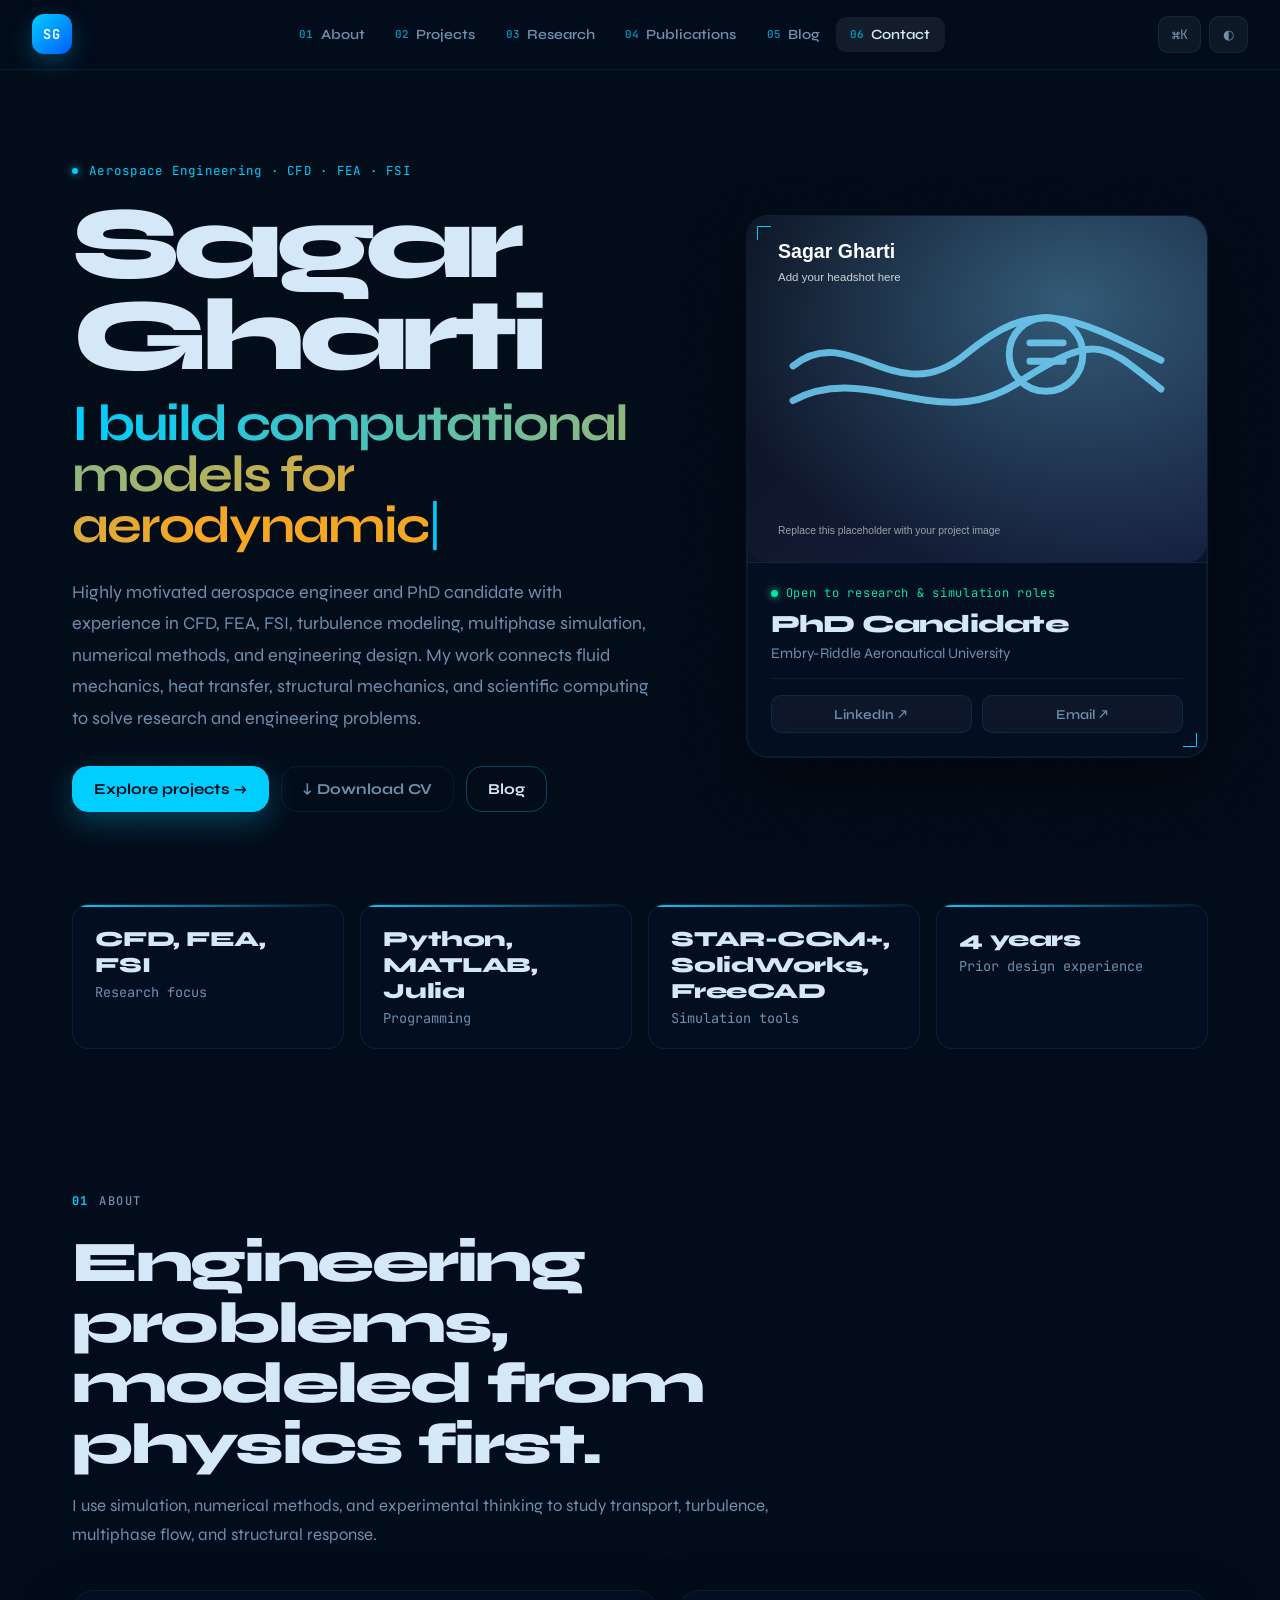
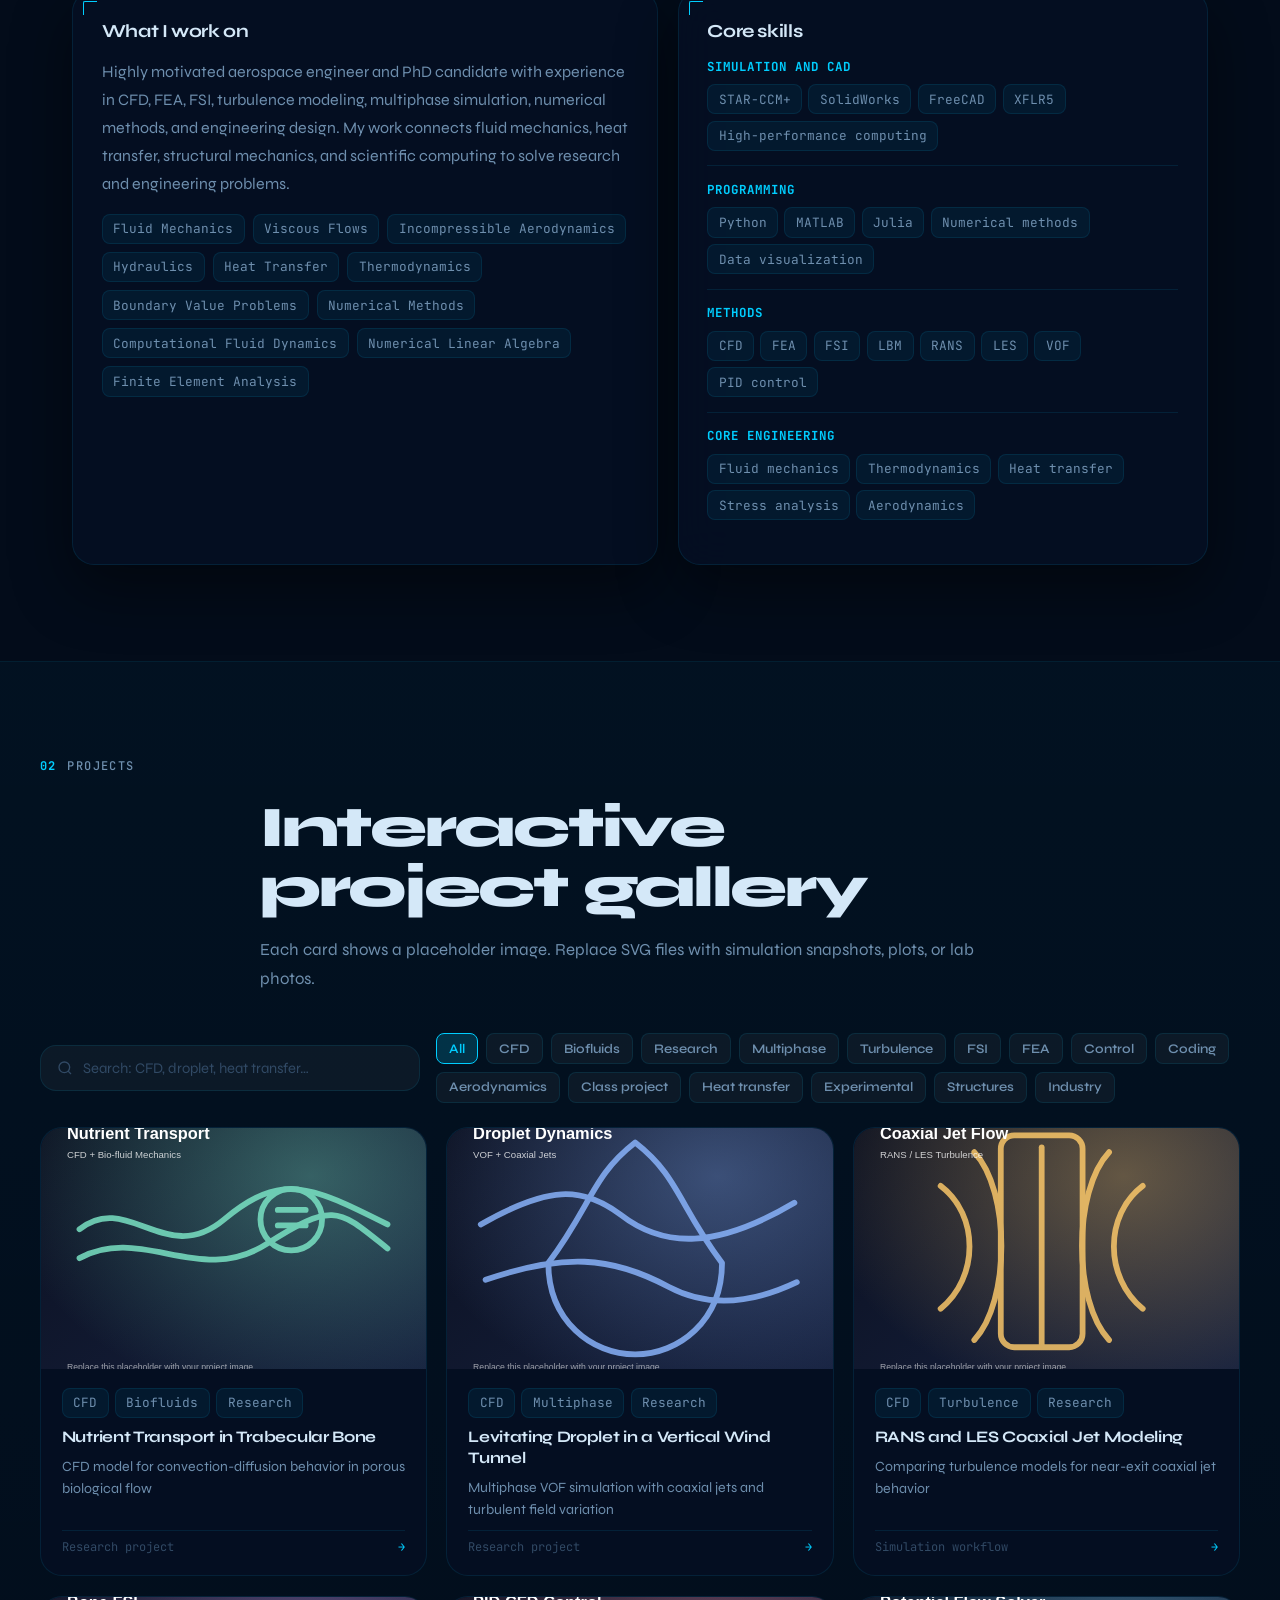
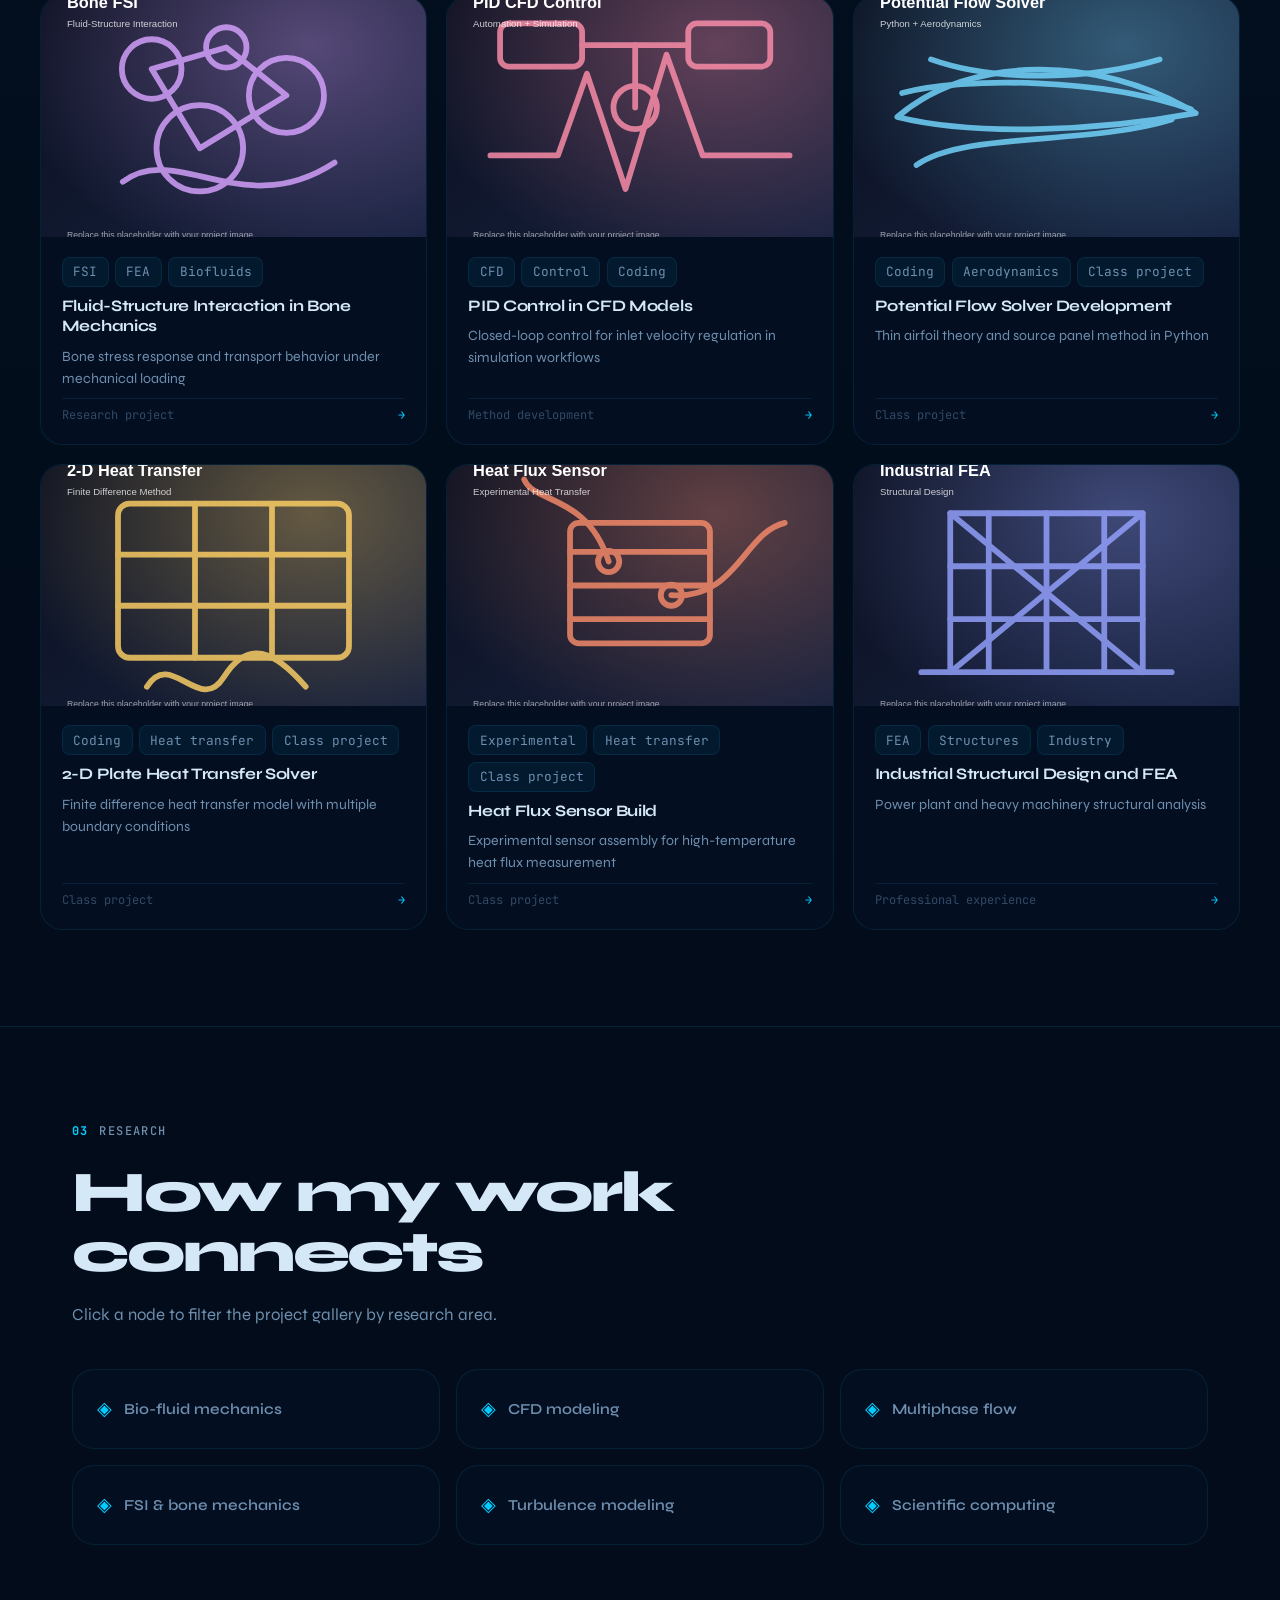
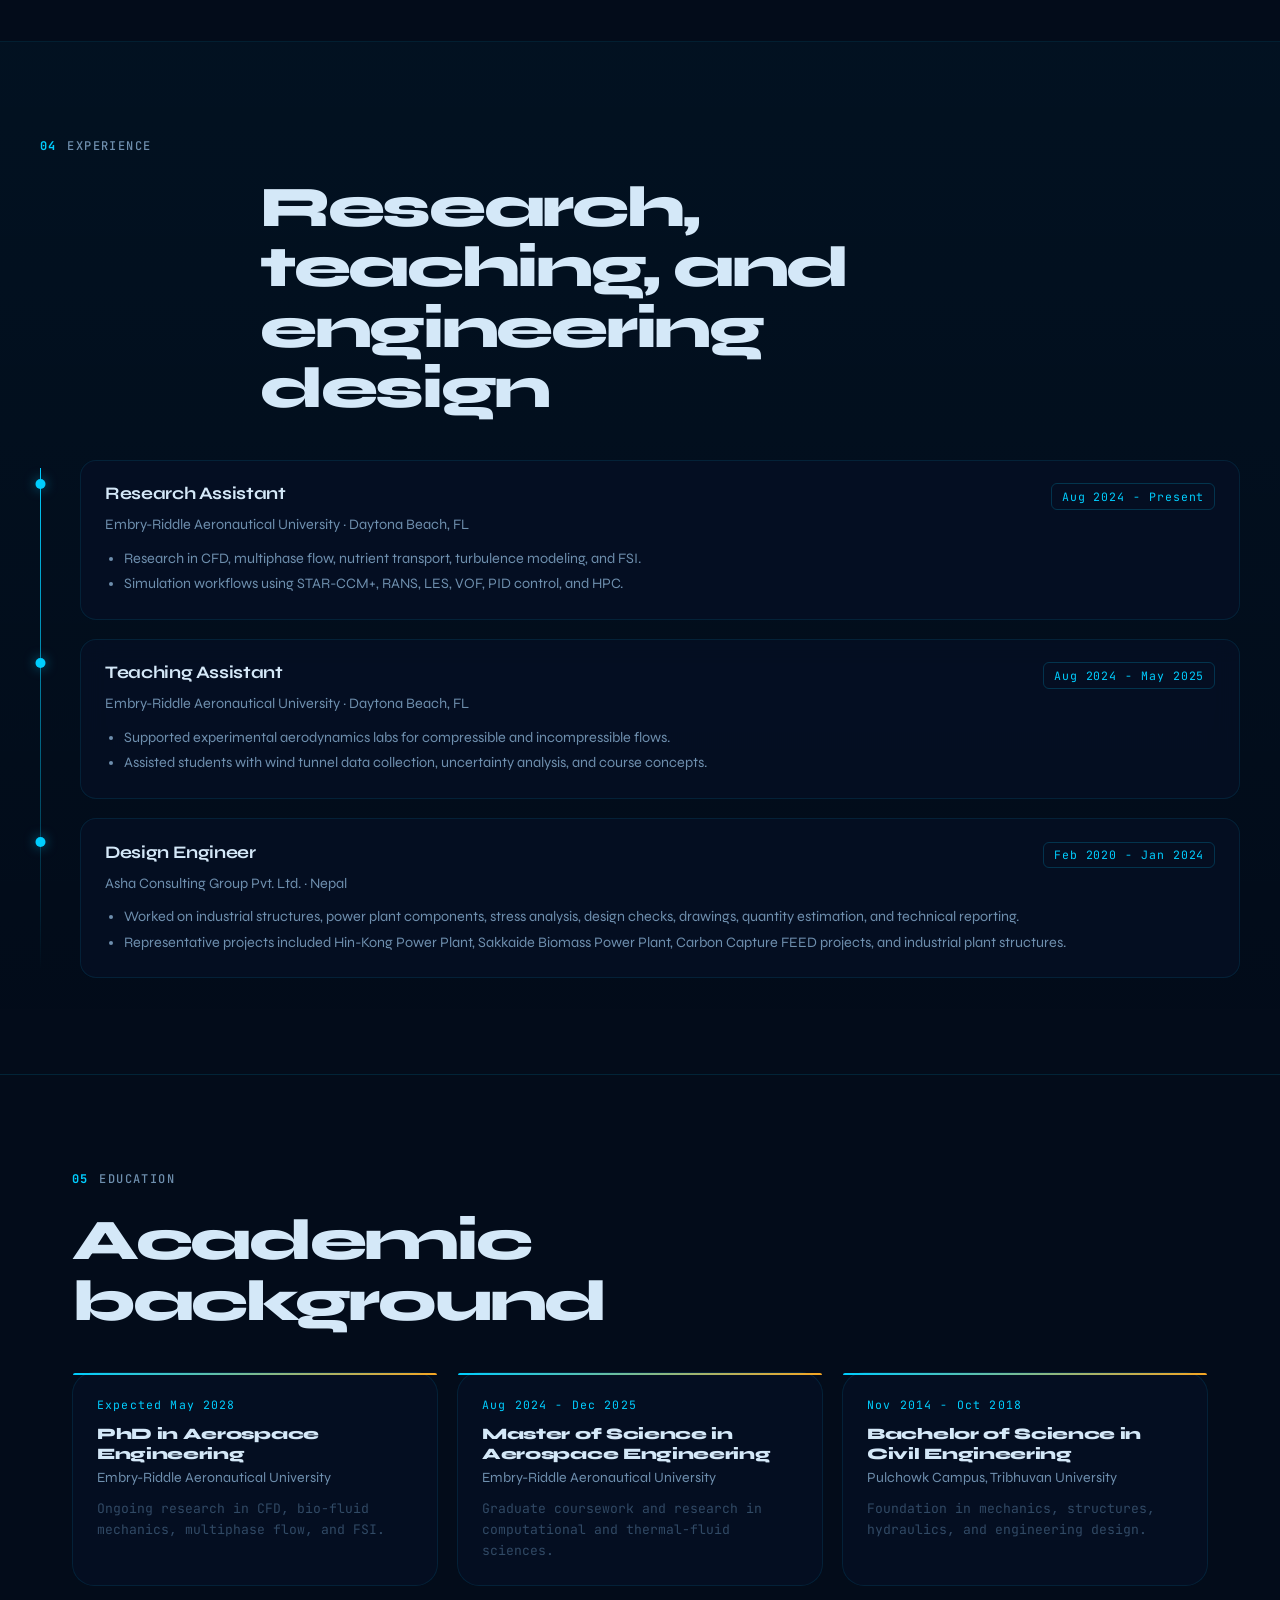
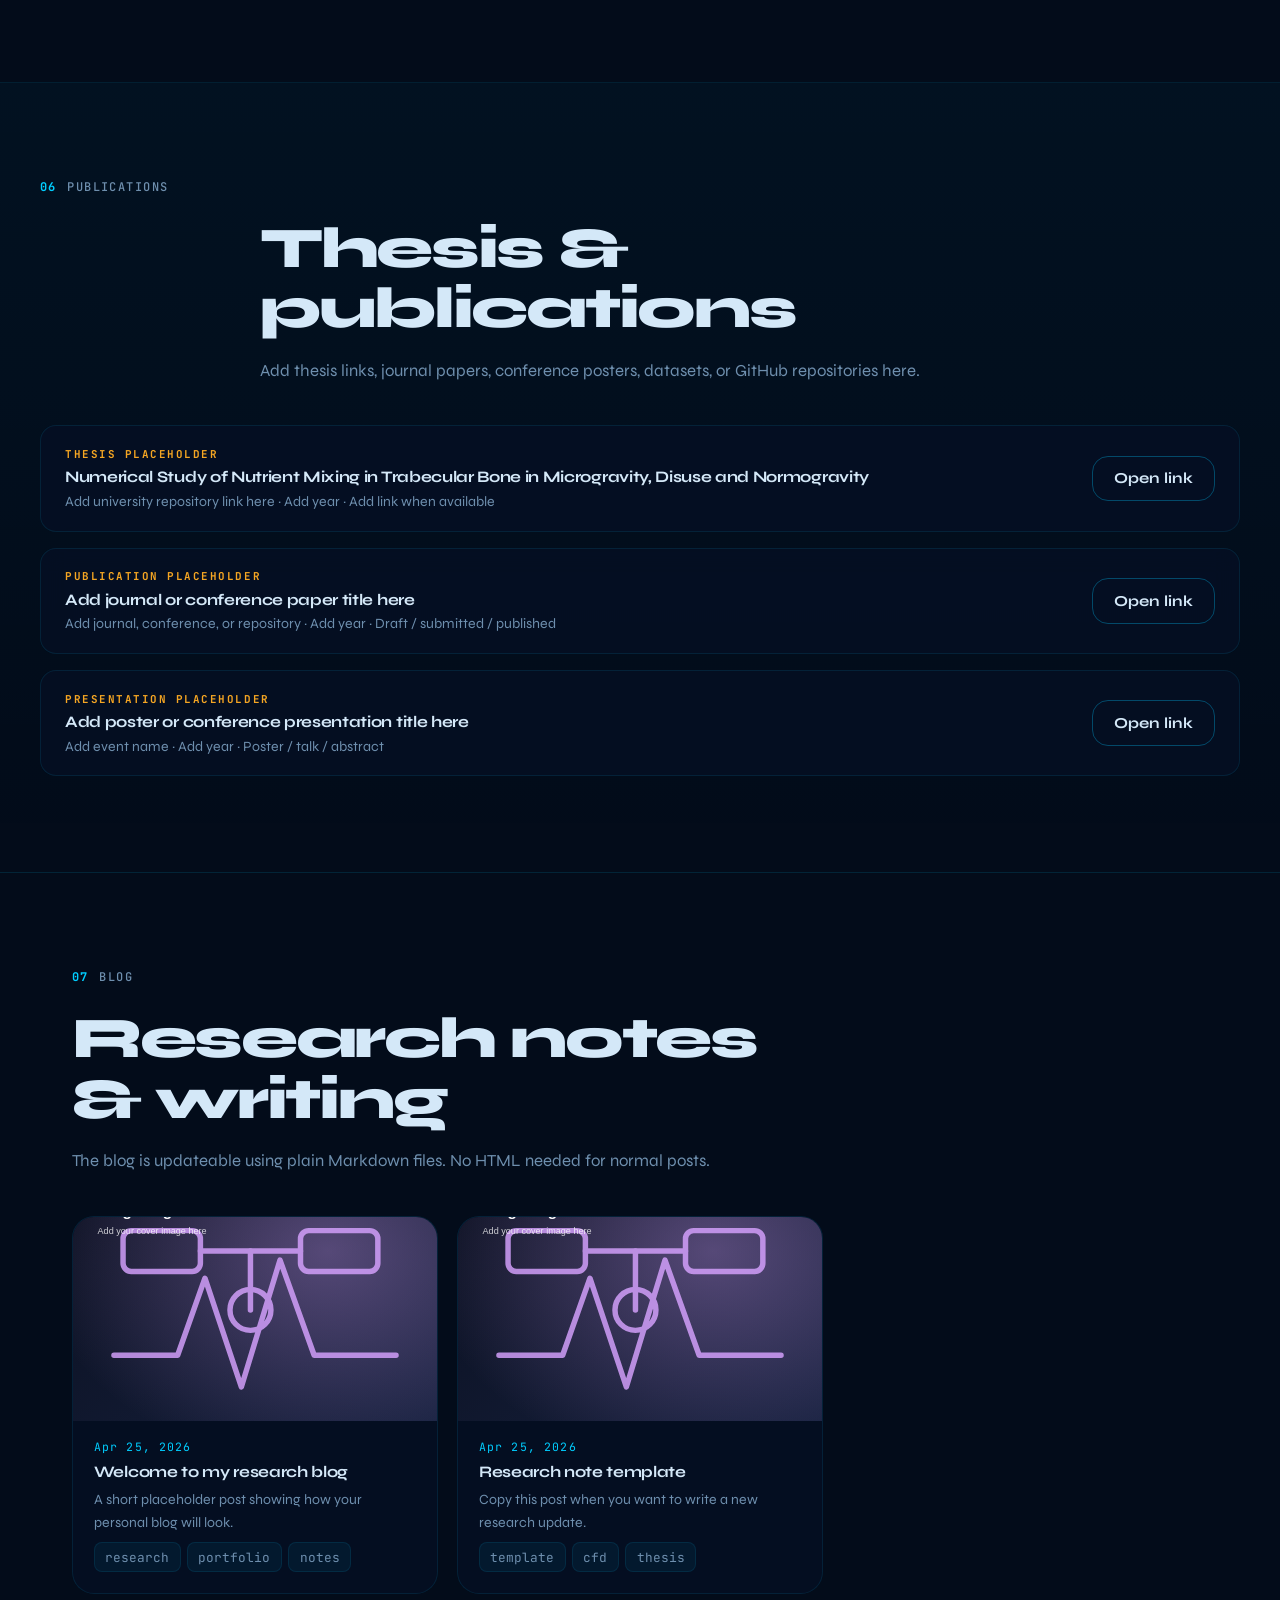
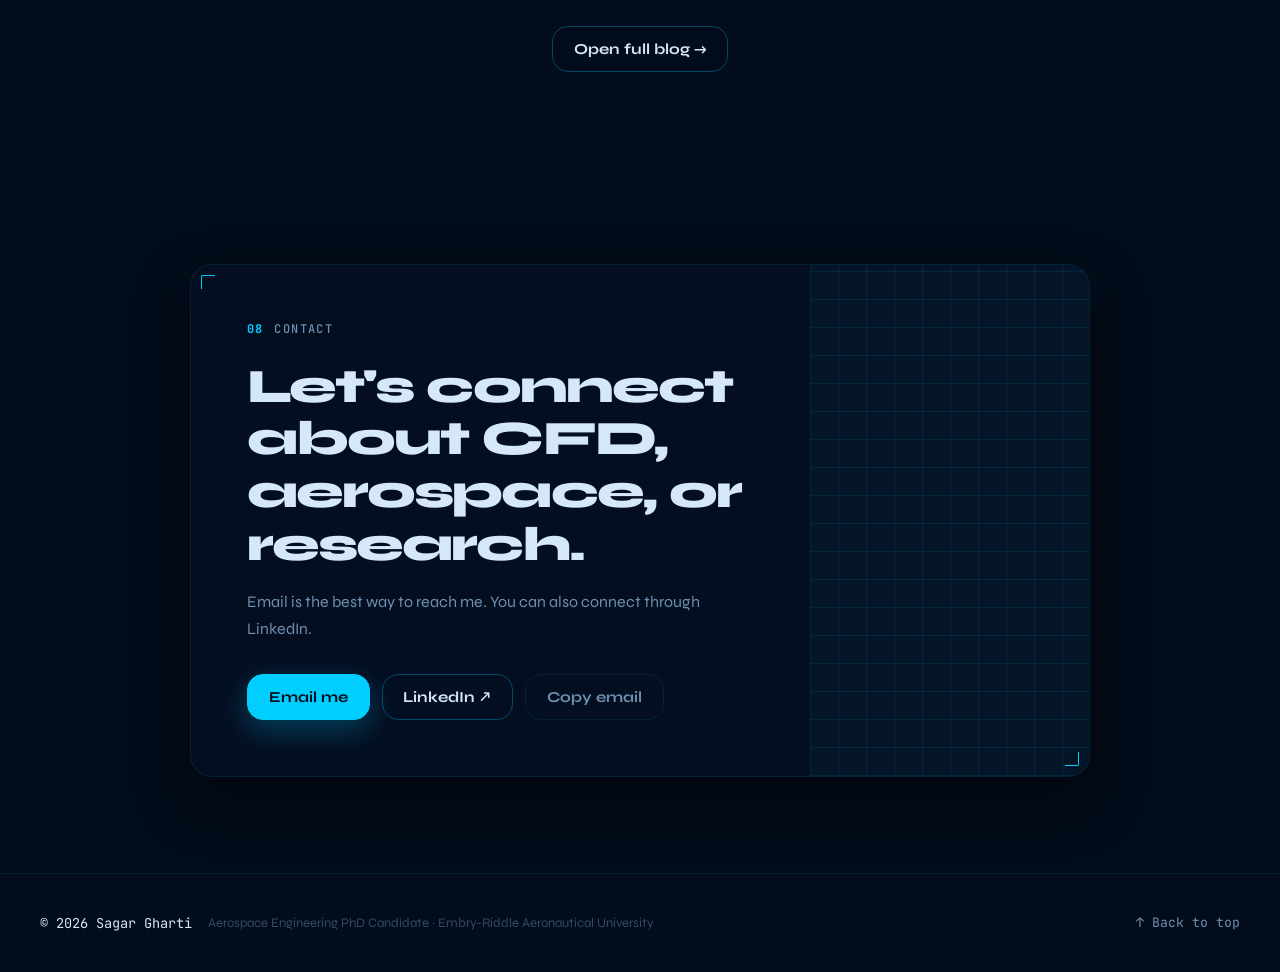
==== index.html @ 74892731 "Initial portfolio upload" ====
<!doctype html>
<html lang="en">
<head>
  <meta charset="utf-8" />
  <meta name="viewport" content="width=device-width, initial-scale=1" />
  <meta name="description" content="Sagar Gharti – Aerospace Engineering PhD Candidate at ERAU. CFD, FEA, FSI, multiphase flow, bio-fluid mechanics." />
  <title>Sagar Gharti | Aerospace Engineering</title>
  <link rel="icon" href="assets/images/profile-placeholder.svg" />
  <link rel="preconnect" href="https://fonts.googleapis.com" />
  <link rel="preconnect" href="https://fonts.gstatic.com" crossorigin />
  <link href="https://fonts.googleapis.com/css2?family=Syne:wght@400;600;700;800&family=JetBrains+Mono:wght@400;500;700&display=swap" rel="stylesheet" />
  <link rel="stylesheet" href="styles.css" />
</head>
<body data-page="home">

  <div class="progress-bar" id="progressBar"></div>
  <canvas class="flow-canvas" id="heroCanvas" aria-hidden="true"></canvas>
  <div class="noise-overlay" aria-hidden="true"></div>

  <header class="site-header" id="top">
    <a class="brand" href="index.html" aria-label="Go to home">
      <span class="brand-mark">SG</span>
    </a>
    <nav class="nav" id="navMenu" aria-label="Main navigation">
      <a href="#about" class="nav-link"><span class="nav-num">01</span>About</a>
      <a href="#projects" class="nav-link"><span class="nav-num">02</span>Projects</a>
      <a href="#research" class="nav-link"><span class="nav-num">03</span>Research</a>
      <a href="#publications" class="nav-link"><span class="nav-num">04</span>Publications</a>
      <a href="blog.html" class="nav-link"><span class="nav-num">05</span>Blog</a>
      <a href="#contact" class="nav-link"><span class="nav-num">06</span>Contact</a>
    </nav>
    <div class="header-actions">
      <button class="cmd-btn" id="commandOpen" aria-label="Open command palette">⌘K</button>
      <button class="theme-btn" id="themeToggle" aria-label="Toggle theme">◐</button>
      <button class="menu-button" id="menuButton" aria-label="Open menu">
        <span></span><span></span><span></span>
      </button>
    </div>
  </header>

  <main>

    <section class="hero section-pad">
      <div class="hero-content reveal">
        <div class="hero-eyebrow">
          <span class="eyebrow-dot"></span>
          <span class="mono" id="heroEyebrow">Aerospace Engineering · CFD · FEA · FSI</span>
        </div>
        <h1 class="hero-title">
          <span class="name-line" id="personName">Sagar Gharti</span>
          <span class="role-line"><span class="gradient-text" id="typingText"></span><span class="cursor-blink">|</span></span>
        </h1>
        <p class="hero-lede" id="personSummary"></p>
        <div class="hero-actions">
          <a class="btn btn-primary" href="#projects">Explore projects →</a>
          <a class="btn btn-ghost" id="cvLink" href="assets/cv/Sagar-Gharti-CV.pdf" target="_blank" rel="noreferrer">↓ Download CV</a>
          <a class="btn btn-outline" href="blog.html">Blog</a>
        </div>
      </div>

      <aside class="hero-card reveal" aria-label="Profile preview">
        <div class="card-corner card-corner-tl"></div>
        <div class="card-corner card-corner-br"></div>
        <div class="profile-img-frame">
          <img id="headshot" src="assets/images/profile-placeholder.svg" alt="Sagar Gharti" />
        </div>
        <div class="profile-body">
          <p class="profile-status"><span class="status-dot"></span>Open to research &amp; simulation roles</p>
          <h2 class="profile-name">PhD Candidate</h2>
          <p class="profile-school">Embry-Riddle Aeronautical University</p>
          <div class="profile-divider"></div>
          <div class="profile-links">
            <a class="profile-link" id="linkedinLink" href="https://www.linkedin.com/in/sgharti3/" target="_blank" rel="noreferrer">LinkedIn ↗</a>
            <a class="profile-link" id="emailLink2" href="mailto:ghartis@my.erau.edu">Email ↗</a>
          </div>
        </div>
      </aside>
    </section>

    <section class="stats-strip reveal" id="highlights" aria-label="Key highlights"></section>

    <section class="section section-pad" id="about">
      <div class="section-label reveal"><span class="section-num">01</span><span>About</span></div>
      <div class="section-heading reveal">
        <h2>Engineering problems,<br>modeled from physics first.</h2>
        <p>I use simulation, numerical methods, and experimental thinking to study transport, turbulence, multiphase flow, and structural response.</p>
      </div>
      <div class="about-grid">
        <article class="glass-card reveal">
          <div class="card-corner card-corner-tl"></div>
          <h3>What I work on</h3>
          <p id="aboutSummary"></p>
          <div class="course-tags" id="coursework"></div>
        </article>
        <article class="glass-card reveal">
          <div class="card-corner card-corner-tl"></div>
          <h3>Core skills</h3>
          <div class="skill-groups" id="skills"></div>
        </article>
      </div>
    </section>

    <section class="section section-pad section-alt" id="projects">
      <div class="section-label reveal"><span class="section-num">02</span><span>Projects</span></div>
      <div class="section-heading reveal">
        <h2>Interactive project gallery</h2>
        <p>Each card shows a placeholder image. Replace SVG files with simulation snapshots, plots, or lab photos.</p>
      </div>
      <div class="toolbar reveal">
        <label class="search-box">
          <svg width="16" height="16" viewBox="0 0 24 24" fill="none" stroke="currentColor" stroke-width="2"><circle cx="11" cy="11" r="8"/><line x1="21" y1="21" x2="16.65" y2="16.65"/></svg>
          <input id="projectSearch" type="search" placeholder="Search: CFD, droplet, heat transfer…" />
        </label>
        <div class="filter-chips" id="projectFilters"></div>
      </div>
      <div class="project-grid" id="projectGrid"></div>
    </section>

    <section class="section section-pad" id="research">
      <div class="section-label reveal"><span class="section-num">03</span><span>Research</span></div>
      <div class="section-heading reveal">
        <h2>How my work connects</h2>
        <p>Click a node to filter the project gallery by research area.</p>
      </div>
      <div class="research-map reveal" id="researchMap">
        <button class="research-node" data-tag="Biofluids"><span class="node-icon">◈</span><span>Bio-fluid mechanics</span></button>
        <button class="research-node" data-tag="CFD"><span class="node-icon">◈</span><span>CFD modeling</span></button>
        <button class="research-node" data-tag="Multiphase"><span class="node-icon">◈</span><span>Multiphase flow</span></button>
        <button class="research-node" data-tag="FSI"><span class="node-icon">◈</span><span>FSI &amp; bone mechanics</span></button>
        <button class="research-node" data-tag="Turbulence"><span class="node-icon">◈</span><span>Turbulence modeling</span></button>
        <button class="research-node" data-tag="Coding"><span class="node-icon">◈</span><span>Scientific computing</span></button>
      </div>
    </section>

    <section class="section section-pad section-alt" id="timeline">
      <div class="section-label reveal"><span class="section-num">04</span><span>Experience</span></div>
      <div class="section-heading reveal">
        <h2>Research, teaching, and engineering design</h2>
      </div>
      <div class="timeline" id="experienceTimeline"></div>
    </section>

    <section class="section section-pad" id="education">
      <div class="section-label reveal"><span class="section-num">05</span><span>Education</span></div>
      <div class="section-heading reveal">
        <h2>Academic background</h2>
      </div>
      <div class="edu-grid" id="educationGrid"></div>
    </section>

    <section class="section section-pad section-alt" id="publications">
      <div class="section-label reveal"><span class="section-num">06</span><span>Publications</span></div>
      <div class="section-heading reveal">
        <h2>Thesis &amp; publications</h2>
        <p>Add thesis links, journal papers, conference posters, datasets, or GitHub repositories here.</p>
      </div>
      <div class="publication-list" id="publicationList"></div>
    </section>

    <section class="section section-pad" id="blog-preview">
      <div class="section-label reveal"><span class="section-num">07</span><span>Blog</span></div>
      <div class="section-heading reveal">
        <h2>Research notes &amp; writing</h2>
        <p>The blog is updateable using plain Markdown files. No HTML needed for normal posts.</p>
      </div>
      <div class="blog-grid" id="blogPreview"></div>
      <div class="center reveal" style="margin-top:2rem;">
        <a class="btn btn-outline" href="blog.html">Open full blog →</a>
      </div>
    </section>

    <section class="section section-pad" id="contact">
      <div class="contact-card reveal">
        <div class="card-corner card-corner-tl"></div>
        <div class="card-corner card-corner-br"></div>
        <div class="contact-inner">
          <div class="section-label" style="margin-bottom:1.5rem;"><span class="section-num">08</span><span>Contact</span></div>
          <h2>Let's connect about CFD,<br>aerospace, or research.</h2>
          <p>Email is the best way to reach me. You can also connect through LinkedIn.</p>
          <div class="hero-actions">
            <a class="btn btn-primary" id="emailLink" href="mailto:ghartis@my.erau.edu">Email me</a>
            <a class="btn btn-outline" id="linkedinLink2" href="https://www.linkedin.com/in/sgharti3/" target="_blank" rel="noreferrer">LinkedIn ↗</a>
            <button class="btn btn-ghost" id="copyEmail">Copy email</button>
          </div>
        </div>
        <div class="contact-deco" aria-hidden="true"></div>
      </div>
    </section>

  </main>

  <footer class="site-footer">
    <div class="footer-inner">
      <p class="footer-copy mono">© <span id="year"></span> Sagar Gharti</p>
      <p class="footer-sub">Aerospace Engineering PhD Candidate · Embry-Riddle Aeronautical University</p>
      <a class="back-top" href="#top">↑ Back to top</a>
    </div>
  </footer>

  <dialog class="project-modal" id="projectModal">
    <button class="modal-close" id="modalClose" aria-label="Close">✕</button>
    <div id="modalContent"></div>
  </dialog>

  <div class="command-palette" id="commandPalette" aria-hidden="true">
    <div class="command-box">
      <div class="command-head">
        <span class="mono">Quick navigation</span>
        <button id="commandClose" aria-label="Close">ESC</button>
      </div>
      <input id="commandSearch" type="search" placeholder="Type: projects, blog, contact, CV…" autocomplete="off" />
      <div class="command-results" id="commandResults"></div>
    </div>
  </div>

  <script src="script.js"></script>
</body>
</html>
---- styles.css ----
/* ═══════════════════════════════════════════════════════
   SAGAR GHARTI — PORTFOLIO STYLESHEET
   Aesthetic: CFD Flow Field · Precision Engineering
   ═══════════════════════════════════════════════════════ */

/* ── Tokens ──────────────────────────────────────────── */
:root {
  color-scheme: dark;
  --bg:           #030c1a;
  --bg-alt:       #050f22;
  --surface:      rgba(5, 15, 36, 0.82);
  --surface-s:    rgba(5, 15, 36, 0.96);
  --border:       rgba(0, 200, 255, 0.1);
  --border-hi:    rgba(0, 200, 255, 0.32);
  --text:         #d4e8f8;
  --text-dim:     #6e8fae;
  --text-faint:   #314a65;
  --cyan:         #00ceff;
  --cyan-glow:    rgba(0, 206, 255, 0.18);
  --gold:         #f5a623;
  --gold-glow:    rgba(245, 166, 35, 0.15);
  --green:        #00e8a4;
  --danger:       #ff4d6a;
  --glow:         0 0 40px rgba(0, 206, 255, 0.14);
  --shadow:       0 24px 60px rgba(0, 0, 0, 0.45);
  --r-xl:         22px;
  --r-lg:         16px;
  --r-md:         10px;
  --max:          1200px;
  --font-d:       'Syne', system-ui, sans-serif;
  --font-m:       'JetBrains Mono', 'Courier New', monospace;
}

body.light {
  color-scheme: light;
  --bg:           #f0f5ff;
  --bg-alt:       #e6eeff;
  --surface:      rgba(255, 255, 255, 0.85);
  --surface-s:    rgba(255, 255, 255, 0.97);
  --border:       rgba(0, 100, 160, 0.12);
  --border-hi:    rgba(0, 100, 180, 0.35);
  --text:         #0d1f3c;
  --text-dim:     #3d5a7a;
  --text-faint:   #8aabcc;
  --glow:         0 0 40px rgba(0, 120, 200, 0.1);
  --shadow:       0 24px 60px rgba(0, 60, 120, 0.12);
}

/* ── Reset ───────────────────────────────────────────── */
*, *::before, *::after { box-sizing: border-box; }
html { scroll-behavior: smooth; }
body {
  margin: 0;
  font-family: var(--font-d);
  background: var(--bg);
  color: var(--text);
  min-height: 100vh;
  overflow-x: hidden;
  -webkit-font-smoothing: antialiased;
}
a { color: inherit; text-decoration: none; }
img { max-width: 100%; display: block; }
button { font-family: inherit; }

/* ── Background effects ──────────────────────────────── */
.flow-canvas {
  position: fixed;
  inset: 0;
  width: 100%;
  height: 100%;
  pointer-events: none;
  opacity: 0.4;
  z-index: -2;
}
.noise-overlay {
  position: fixed;
  inset: 0;
  z-index: -1;
  pointer-events: none;
  opacity: 0.025;
  background-image: url("data:image/svg+xml,%3Csvg viewBox='0 0 256 256' xmlns='http://www.w3.org/2000/svg'%3E%3Cfilter id='n'%3E%3CfeTurbulence type='fractalNoise' baseFrequency='0.9' numOctaves='4' stitchTiles='stitch'/%3E%3C/filter%3E%3Crect width='100%25' height='100%25' filter='url(%23n)'/%3E%3C/svg%3E");
  background-size: 200px 200px;
}

/* ── Progress bar ────────────────────────────────────── */
.progress-bar {
  position: fixed;
  top: 0; left: 0;
  height: 2px;
  width: 0;
  z-index: 999;
  background: linear-gradient(90deg, var(--cyan), var(--gold));
  transition: width 0.1s linear;
}

/* ── Corner bracket decorations ──────────────────────── */
.card-corner {
  position: absolute;
  width: 14px;
  height: 14px;
  pointer-events: none;
}
.card-corner-tl { top: 10px; left: 10px; border-top: 1.5px solid var(--cyan); border-left: 1.5px solid var(--cyan); border-radius: 2px 0 0 0; }
.card-corner-br { bottom: 10px; right: 10px; border-bottom: 1.5px solid var(--cyan); border-right: 1.5px solid var(--cyan); border-radius: 0 0 2px 0; }

/* ── Header ──────────────────────────────────────────── */
.site-header {
  position: sticky;
  top: 0;
  z-index: 50;
  display: flex;
  align-items: center;
  justify-content: space-between;
  padding: 0.9rem 2rem;
  max-width: 100%;
  backdrop-filter: blur(20px) saturate(160%);
  background: rgba(3, 12, 26, 0.75);
  border-bottom: 1px solid var(--border);
}
body.light .site-header {
  background: rgba(240, 245, 255, 0.8);
}
.site-header.compact { padding-top: 0.6rem; padding-bottom: 0.6rem; }

.brand {
  display: flex;
  align-items: center;
  gap: 0.75rem;
  font-family: var(--font-m);
  font-weight: 700;
  letter-spacing: 0.05em;
  flex-shrink: 0;
}
.brand-mark {
  width: 40px; height: 40px;
  display: grid; place-items: center;
  border-radius: 12px;
  background: linear-gradient(135deg, var(--cyan), #005cff);
  color: #fff;
  font-size: 0.85rem;
  font-weight: 700;
  letter-spacing: 0.04em;
  box-shadow: 0 8px 24px rgba(0, 206, 255, 0.25);
}

.nav {
  display: flex;
  gap: 0.1rem;
}
.nav-link {
  display: flex;
  align-items: center;
  gap: 0.45rem;
  padding: 0.55rem 0.9rem;
  border-radius: var(--r-md);
  color: var(--text-dim);
  font-size: 0.88rem;
  font-weight: 600;
  transition: color 150ms, background 150ms;
}
.nav-link:hover, .nav-link.active {
  color: var(--text);
  background: rgba(255, 255, 255, 0.07);
}
.nav-num {
  font-family: var(--font-m);
  font-size: 0.68rem;
  color: var(--cyan);
  opacity: 0.7;
}

.header-actions { display: flex; gap: 0.5rem; align-items: center; }

.cmd-btn, .theme-btn {
  display: flex; align-items: center; gap: 0.35rem;
  border: 1px solid var(--border);
  background: rgba(255, 255, 255, 0.05);
  color: var(--text-dim);
  border-radius: var(--r-md);
  padding: 0.55rem 0.8rem;
  cursor: pointer;
  font-family: var(--font-m);
  font-size: 0.82rem;
  transition: border-color 150ms, color 150ms;
}
.cmd-btn:hover, .theme-btn:hover { border-color: var(--border-hi); color: var(--cyan); }

.menu-button {
  display: none;
  flex-direction: column;
  gap: 4px;
  padding: 0.6rem;
  border: 1px solid var(--border);
  background: transparent;
  border-radius: var(--r-md);
  cursor: pointer;
}
.menu-button span { display: block; width: 18px; height: 1.5px; background: var(--text); transition: 200ms; }

/* ── Typography helpers ──────────────────────────────── */
.mono { font-family: var(--font-m); }
.gradient-text {
  background: linear-gradient(90deg, var(--cyan), var(--gold) 80%);
  -webkit-background-clip: text;
  color: transparent;
}

/* ── Section scaffolding ─────────────────────────────── */
.section-pad { max-width: var(--max); margin: 0 auto; padding: 6rem 2rem; }

.section-alt {
  max-width: none;
  background: linear-gradient(180deg, rgba(0, 206, 255, 0.03) 0%, transparent 100%);
  border-block: 1px solid var(--border);
}
.section-alt > * { max-width: var(--max); margin-left: auto; margin-right: auto; }
.section-alt.section-pad { max-width: none; }
.section-alt.section-pad > *:not(.section-label):not(.section-heading):not(.toolbar):not(div) {
  max-width: var(--max);
}

.section-label {
  display: flex;
  align-items: center;
  gap: 0.65rem;
  font-family: var(--font-m);
  font-size: 0.75rem;
  font-weight: 500;
  color: var(--text-dim);
  letter-spacing: 0.12em;
  text-transform: uppercase;
  margin-bottom: 1.5rem;
}
.section-num {
  color: var(--cyan);
  font-weight: 700;
}

.section-heading { max-width: 760px; margin-bottom: 2.5rem; }
.section-heading h2 {
  margin: 0 0 1rem;
  font-size: clamp(2.2rem, 4.5vw, 3.8rem);
  font-weight: 800;
  letter-spacing: -0.04em;
  line-height: 1.05;
}
.section-heading p { color: var(--text-dim); line-height: 1.75; margin: 0; font-size: 1.05rem; }

/* ── Hero ────────────────────────────────────────────── */
.hero {
  min-height: calc(100svh - 66px);
  display: grid;
  grid-template-columns: 1.15fr 0.85fr;
  gap: 3rem;
  align-items: center;
  padding-top: 5rem;
  padding-bottom: 5rem;
}

.hero-content { display: flex; flex-direction: column; gap: 0; }

.hero-eyebrow {
  display: flex;
  align-items: center;
  gap: 0.7rem;
  margin-bottom: 1.2rem;
  font-family: var(--font-m);
  font-size: 0.78rem;
  color: var(--cyan);
  letter-spacing: 0.1em;
}
.eyebrow-dot {
  width: 6px; height: 6px;
  border-radius: 50%;
  background: var(--cyan);
  box-shadow: 0 0 8px var(--cyan);
  animation: pulse-dot 2s infinite;
}
@keyframes pulse-dot {
  0%, 100% { opacity: 1; box-shadow: 0 0 8px var(--cyan); }
  50% { opacity: 0.5; box-shadow: 0 0 2px var(--cyan); }
}

.hero-title { margin: 0; display: flex; flex-direction: column; }
.name-line {
  font-size: clamp(3.5rem, 8vw, 7.5rem);
  font-weight: 800;
  letter-spacing: -0.065em;
  line-height: 0.9;
  margin-bottom: 0.15em;
}
.role-line {
  font-size: clamp(1.8rem, 4vw, 3.8rem);
  font-weight: 700;
  letter-spacing: -0.04em;
  line-height: 1;
  min-height: 1.2em;
}
.cursor-blink {
  color: var(--cyan);
  animation: blink 1s step-end infinite;
  font-weight: 300;
}
@keyframes blink { 50% { opacity: 0; } }

.hero-lede {
  color: var(--text-dim);
  font-size: 1.12rem;
  line-height: 1.75;
  max-width: 580px;
  margin: 1.6rem 0 0;
}

.hero-actions {
  display: flex;
  flex-wrap: wrap;
  gap: 0.75rem;
  margin-top: 2rem;
}

/* ── Hero card ───────────────────────────────────────── */
.hero-card {
  position: relative;
  border: 1px solid var(--border);
  border-radius: var(--r-xl);
  background: var(--surface);
  box-shadow: var(--shadow), inset 0 0 0 1px rgba(255,255,255,0.03);
  backdrop-filter: blur(24px);
  overflow: hidden;
  transition: transform 300ms ease, box-shadow 300ms ease;
}
.hero-card:hover {
  transform: translateY(-4px);
  box-shadow: var(--shadow), var(--glow);
}

.profile-img-frame {
  border-radius: var(--r-xl) var(--r-xl) 0 0;
  overflow: hidden;
  border-bottom: 1px solid var(--border);
  background: rgba(255,255,255,0.03);
}
.profile-img-frame img {
  width: 100%;
  aspect-ratio: 4/3;
  object-fit: cover;
}

.profile-body { padding: 1.4rem 1.5rem 1.5rem; }
.profile-status {
  display: flex;
  align-items: center;
  gap: 0.5rem;
  margin: 0 0 0.5rem;
  font-family: var(--font-m);
  font-size: 0.75rem;
  color: var(--green);
  letter-spacing: 0.06em;
}
.status-dot {
  width: 7px; height: 7px;
  border-radius: 50%;
  background: var(--green);
  box-shadow: 0 0 8px var(--green);
  animation: pulse-dot 2.4s infinite;
  flex-shrink: 0;
}

.profile-name { margin: 0; font-size: 1.55rem; font-weight: 800; letter-spacing: -0.03em; }
.profile-school { margin: 0.3rem 0 0; color: var(--text-dim); font-size: 0.92rem; }
.profile-divider { height: 1px; background: var(--border); margin: 1rem 0; }
.profile-links { display: flex; gap: 0.6rem; }
.profile-link {
  flex: 1;
  display: flex;
  align-items: center;
  justify-content: center;
  gap: 0.4rem;
  padding: 0.6rem;
  border: 1px solid var(--border);
  border-radius: var(--r-md);
  background: rgba(255,255,255,0.04);
  color: var(--text-dim);
  font-size: 0.85rem;
  font-weight: 600;
  transition: border-color 150ms, color 150ms, background 150ms;
}
.profile-link:hover { border-color: var(--border-hi); color: var(--cyan); background: var(--cyan-glow); }

/* ── Buttons ─────────────────────────────────────────── */
.btn {
  display: inline-flex;
  align-items: center;
  gap: 0.4rem;
  border-radius: var(--r-lg);
  padding: 0.8rem 1.3rem;
  font-family: var(--font-d);
  font-weight: 700;
  font-size: 0.95rem;
  border: 1px solid transparent;
  cursor: pointer;
  transition: transform 160ms ease, box-shadow 160ms ease, background 160ms ease, border-color 160ms ease;
  white-space: nowrap;
}
.btn:hover { transform: translateY(-2px); }

.btn-primary {
  background: var(--cyan);
  color: #020c1a;
  border-color: var(--cyan);
  box-shadow: 0 10px 30px rgba(0, 206, 255, 0.28);
}
.btn-primary:hover { box-shadow: 0 14px 40px rgba(0, 206, 255, 0.4); }

.btn-outline {
  border-color: var(--border-hi);
  color: var(--text);
  background: transparent;
}
.btn-outline:hover { border-color: var(--cyan); color: var(--cyan); background: var(--cyan-glow); }

.btn-ghost {
  color: var(--text-dim);
  background: transparent;
  border-color: var(--border);
}
.btn-ghost:hover { color: var(--text); border-color: var(--border-hi); background: rgba(255,255,255,0.05); }

/* ── Stats strip ─────────────────────────────────────── */
.stats-strip {
  max-width: var(--max);
  margin: 0 auto;
  padding: 0 2rem 3rem;
  display: grid;
  grid-template-columns: repeat(4, 1fr);
  gap: 1rem;
}
.stat-card {
  position: relative;
  border: 1px solid var(--border);
  background: var(--surface);
  border-radius: var(--r-lg);
  padding: 1.3rem 1.4rem;
  backdrop-filter: blur(10px);
  overflow: hidden;
}
.stat-card::before {
  content: '';
  position: absolute;
  top: 0; left: 0; right: 0;
  height: 2px;
  background: linear-gradient(90deg, var(--cyan), transparent);
}
.stat-card strong {
  display: block;
  font-size: 1.35rem;
  font-weight: 800;
  letter-spacing: -0.02em;
  color: var(--text);
  margin-bottom: 0.3rem;
}
.stat-card span { color: var(--text-dim); font-size: 0.85rem; font-family: var(--font-m); }

/* ── Glass cards ─────────────────────────────────────── */
.glass-card {
  position: relative;
  border: 1px solid var(--border);
  background: var(--surface);
  border-radius: var(--r-xl);
  box-shadow: var(--shadow);
  backdrop-filter: blur(20px);
  padding: 1.8rem;
  transition: border-color 220ms ease;
}
.glass-card:hover { border-color: var(--border-hi); }
.glass-card h3 {
  margin: 0 0 1rem;
  font-size: 1.15rem;
  font-weight: 700;
  letter-spacing: -0.02em;
  color: var(--text);
}

/* ── About grid ──────────────────────────────────────── */
.about-grid { display: grid; grid-template-columns: 1.05fr 0.95fr; gap: 1.2rem; }
.glass-card p { color: var(--text-dim); line-height: 1.75; margin: 0 0 1rem; }

.course-tags { display: flex; flex-wrap: wrap; gap: 0.5rem; margin-top: 0.5rem; }
.tag {
  display: inline-flex;
  align-items: center;
  border-radius: 8px;
  padding: 0.35rem 0.65rem;
  border: 1px solid var(--border);
  background: rgba(0, 206, 255, 0.06);
  color: var(--text-dim);
  font-size: 0.8rem;
  font-family: var(--font-m);
}

.skill-groups { display: flex; flex-direction: column; gap: 0; }
.skill-group { padding: 0.9rem 0; border-top: 1px solid var(--border); }
.skill-group:first-child { border-top: none; padding-top: 0; }
.skill-group strong {
  display: block;
  margin-bottom: 0.6rem;
  font-size: 0.78rem;
  font-family: var(--font-m);
  color: var(--cyan);
  letter-spacing: 0.08em;
  text-transform: uppercase;
}
.tag-row { display: flex; flex-wrap: wrap; gap: 0.4rem; }

/* ── Toolbar ─────────────────────────────────────────── */
.toolbar {
  display: flex;
  gap: 1rem;
  align-items: center;
  justify-content: space-between;
  margin-bottom: 1.5rem;
}
.search-box {
  display: flex;
  align-items: center;
  gap: 0.6rem;
  border: 1px solid var(--border);
  background: rgba(255,255,255,0.04);
  border-radius: var(--r-lg);
  padding: 0 1rem;
  min-width: min(380px, 100%);
  transition: border-color 150ms;
}
.search-box:focus-within { border-color: var(--border-hi); }
.search-box svg { color: var(--text-faint); flex-shrink: 0; }
.search-box input {
  width: 100%;
  border: none;
  background: transparent;
  color: var(--text);
  font-family: var(--font-d);
  font-size: 0.92rem;
  padding: 0.8rem 0;
  outline: none;
}
.search-box input::placeholder { color: var(--text-faint); }

.filter-chips { display: flex; flex-wrap: wrap; gap: 0.5rem; }
.chip {
  display: inline-flex;
  align-items: center;
  border-radius: 8px;
  padding: 0.4rem 0.75rem;
  border: 1px solid var(--border);
  background: rgba(255,255,255,0.04);
  color: var(--text-dim);
  font-size: 0.82rem;
  font-weight: 600;
  cursor: pointer;
  transition: border-color 150ms, color 150ms, background 150ms;
}
.chip:hover { border-color: var(--border-hi); color: var(--text); }
.chip.active {
  border-color: var(--cyan);
  color: var(--cyan);
  background: var(--cyan-glow);
}

/* ── Project grid ────────────────────────────────────── */
.project-grid {
  display: grid;
  grid-template-columns: repeat(3, 1fr);
  gap: 1.2rem;
}
.project-card {
  position: relative;
  border: 1px solid var(--border);
  background: var(--surface);
  border-radius: var(--r-xl);
  overflow: hidden;
  display: flex;
  flex-direction: column;
  cursor: pointer;
  transition: transform 220ms ease, border-color 220ms ease, box-shadow 220ms ease;
}
.project-card:hover {
  transform: translateY(-6px);
  border-color: var(--border-hi);
  box-shadow: var(--glow);
}
.project-card-img {
  position: relative;
  overflow: hidden;
}
.project-card-img img {
  width: 100%;
  aspect-ratio: 16/10;
  object-fit: cover;
  transition: transform 400ms ease;
}
.project-card:hover .project-card-img img { transform: scale(1.04); }
.project-card-overlay {
  position: absolute;
  inset: 0;
  background: linear-gradient(to top, rgba(3, 12, 26, 0.85), transparent 50%);
  display: flex;
  align-items: flex-end;
  padding: 1rem;
  opacity: 0;
  transition: opacity 220ms ease;
}
.project-card:hover .project-card-overlay { opacity: 1; }
.project-card-overlay span {
  font-size: 0.82rem;
  font-family: var(--font-m);
  color: var(--cyan);
  letter-spacing: 0.08em;
}
.project-body {
  padding: 1.2rem 1.3rem 1.3rem;
  display: flex;
  flex-direction: column;
  gap: 0.55rem;
  flex: 1;
}
.project-body h3 {
  margin: 0;
  font-size: 1rem;
  font-weight: 700;
  letter-spacing: -0.02em;
  line-height: 1.3;
}
.project-body p {
  margin: 0;
  color: var(--text-dim);
  font-size: 0.88rem;
  line-height: 1.55;
}
.project-meta {
  display: flex;
  justify-content: space-between;
  align-items: center;
  margin-top: auto;
  padding-top: 0.5rem;
  border-top: 1px solid var(--border);
  color: var(--text-faint);
  font-family: var(--font-m);
  font-size: 0.75rem;
}
.project-meta-arrow { color: var(--cyan); }

/* ── Research map ────────────────────────────────────── */
.research-map {
  display: grid;
  grid-template-columns: repeat(3, 1fr);
  gap: 1rem;
}
.research-node {
  display: flex;
  align-items: center;
  gap: 0.75rem;
  min-height: 80px;
  padding: 1.2rem 1.5rem;
  border-radius: var(--r-xl);
  border: 1px solid var(--border);
  background: var(--surface);
  color: var(--text-dim);
  font-family: var(--font-d);
  font-size: 0.95rem;
  font-weight: 600;
  cursor: pointer;
  transition: border-color 200ms, color 200ms, background 200ms, transform 200ms, box-shadow 200ms;
  text-align: left;
}
.research-node:hover {
  border-color: var(--border-hi);
  color: var(--text);
  background: var(--cyan-glow);
  transform: translateY(-3px);
  box-shadow: var(--glow);
}
.research-node.active {
  border-color: var(--cyan);
  color: var(--cyan);
  background: var(--cyan-glow);
}
.node-icon {
  font-size: 1.2rem;
  color: var(--cyan);
  flex-shrink: 0;
}

/* ── Timeline ────────────────────────────────────────── */
.timeline {
  position: relative;
  display: flex;
  flex-direction: column;
  gap: 1.2rem;
  padding-left: 2.5rem;
}
.timeline::before {
  content: '';
  position: absolute;
  left: 0;
  top: 8px;
  bottom: 8px;
  width: 1px;
  background: linear-gradient(180deg, var(--cyan), transparent);
}
.timeline-item { position: relative; }
.timeline-dot {
  position: absolute;
  left: -2.5rem;
  top: 1.2rem;
  width: 10px; height: 10px;
  border-radius: 50%;
  background: var(--cyan);
  box-shadow: 0 0 12px rgba(0, 206, 255, 0.5);
  transform: translateX(calc(-50% + 0.5px));
}
.timeline-card {
  border: 1px solid var(--border);
  background: var(--surface);
  border-radius: var(--r-lg);
  padding: 1.4rem 1.5rem;
  backdrop-filter: blur(12px);
  transition: border-color 220ms ease;
}
.timeline-card:hover { border-color: var(--border-hi); }
.timeline-card-top {
  display: flex;
  align-items: flex-start;
  justify-content: space-between;
  gap: 1rem;
  margin-bottom: 0.4rem;
}
.timeline-card h3 {
  margin: 0;
  font-size: 1.1rem;
  font-weight: 700;
  letter-spacing: -0.02em;
}
.timeline-period {
  font-family: var(--font-m);
  font-size: 0.72rem;
  color: var(--cyan);
  letter-spacing: 0.08em;
  white-space: nowrap;
  padding: 0.3rem 0.6rem;
  border: 1px solid rgba(0, 206, 255, 0.2);
  border-radius: 6px;
  flex-shrink: 0;
}
.timeline-org {
  color: var(--text-dim);
  font-size: 0.9rem;
  margin: 0 0 0.8rem;
}
.timeline-card ul {
  margin: 0;
  padding-left: 1.2rem;
  color: var(--text-dim);
  font-size: 0.9rem;
  line-height: 1.75;
}

/* ── Education grid ──────────────────────────────────── */
.edu-grid {
  display: grid;
  grid-template-columns: repeat(3, 1fr);
  gap: 1.2rem;
}
.edu-card {
  position: relative;
  border: 1px solid var(--border);
  background: var(--surface);
  border-radius: var(--r-xl);
  padding: 1.5rem;
  backdrop-filter: blur(12px);
  transition: border-color 220ms ease;
}
.edu-card:hover { border-color: var(--border-hi); }
.edu-card::before {
  content: '';
  position: absolute;
  top: 0; left: 0; right: 0;
  height: 2px;
  border-radius: var(--r-xl) var(--r-xl) 0 0;
  background: linear-gradient(90deg, var(--cyan), var(--gold));
}
.edu-period {
  font-family: var(--font-m);
  font-size: 0.72rem;
  color: var(--cyan);
  letter-spacing: 0.1em;
  margin: 0 0 0.75rem;
}
.edu-degree {
  font-size: 1rem;
  font-weight: 800;
  letter-spacing: -0.02em;
  margin: 0 0 0.3rem;
  line-height: 1.25;
}
.edu-school {
  color: var(--text-dim);
  font-size: 0.88rem;
  margin: 0 0 0.75rem;
}
.edu-note {
  color: var(--text-faint);
  font-size: 0.82rem;
  line-height: 1.6;
  margin: 0;
  font-family: var(--font-m);
}

/* ── Publications ────────────────────────────────────── */
.publication-list { display: flex; flex-direction: column; gap: 1rem; }
.publication-card {
  display: grid;
  grid-template-columns: 1fr auto;
  gap: 1.5rem;
  align-items: center;
  border: 1px solid var(--border);
  background: var(--surface);
  border-radius: var(--r-lg);
  padding: 1.3rem 1.5rem;
  backdrop-filter: blur(12px);
  transition: border-color 220ms ease;
}
.publication-card:hover { border-color: var(--border-hi); }
.pub-type {
  font-family: var(--font-m);
  font-size: 0.68rem;
  font-weight: 700;
  color: var(--gold);
  letter-spacing: 0.14em;
  text-transform: uppercase;
  margin-bottom: 0.4rem;
}
.publication-card h3 {
  margin: 0 0 0.4rem;
  font-size: 1rem;
  font-weight: 700;
  letter-spacing: -0.02em;
}
.publication-card p { margin: 0; color: var(--text-dim); font-size: 0.88rem; }

/* ── Blog grid ───────────────────────────────────────── */
.blog-grid {
  display: grid;
  grid-template-columns: repeat(3, 1fr);
  gap: 1.2rem;
  margin-bottom: 0;
}
.blog-grid.large { grid-template-columns: repeat(2, 1fr); }
.blog-card {
  border: 1px solid var(--border);
  background: var(--surface);
  border-radius: var(--r-xl);
  overflow: hidden;
  backdrop-filter: blur(12px);
  transition: transform 220ms ease, border-color 220ms ease, box-shadow 220ms ease;
}
.blog-card:hover {
  transform: translateY(-5px);
  border-color: var(--border-hi);
  box-shadow: var(--glow);
}
.blog-card img { width: 100%; aspect-ratio: 16/9; object-fit: cover; }
.blog-card-body { padding: 1.1rem 1.3rem 1.3rem; }
.blog-date {
  font-family: var(--font-m);
  font-size: 0.72rem;
  color: var(--cyan);
  letter-spacing: 0.1em;
  margin-bottom: 0.5rem;
}
.blog-card-body h3 {
  margin: 0 0 0.4rem;
  font-size: 1rem;
  font-weight: 700;
  letter-spacing: -0.02em;
  line-height: 1.3;
}
.blog-card-body p { color: var(--text-dim); line-height: 1.6; font-size: 0.88rem; margin: 0; }

/* ── Contact card ────────────────────────────────────── */
.contact-card {
  position: relative;
  border: 1px solid var(--border);
  background: var(--surface);
  border-radius: var(--r-xl);
  padding: 0;
  overflow: hidden;
  display: grid;
  grid-template-columns: 1fr 0.45fr;
  max-width: 900px;
  margin: 0 auto;
  box-shadow: var(--shadow);
}
.contact-inner {
  padding: clamp(2rem, 5vw, 3.5rem);
}
.contact-inner h2 {
  font-size: clamp(1.8rem, 4vw, 3rem);
  font-weight: 800;
  letter-spacing: -0.04em;
  line-height: 1.1;
  margin: 0 0 1rem;
}
.contact-inner p { color: var(--text-dim); line-height: 1.7; margin: 0 0 1.8rem; }
.contact-deco {
  background:
    repeating-linear-gradient(0deg, var(--border) 0px, var(--border) 1px, transparent 1px, transparent 28px),
    repeating-linear-gradient(90deg, var(--border) 0px, var(--border) 1px, transparent 1px, transparent 28px);
  background-color: rgba(0, 206, 255, 0.03);
}

/* ── Footer ──────────────────────────────────────────── */
.site-footer {
  border-top: 1px solid var(--border);
  padding: 2.5rem 2rem;
}
.footer-inner {
  max-width: var(--max);
  margin: 0 auto;
  display: flex;
  align-items: center;
  gap: 1rem;
  flex-wrap: wrap;
}
.footer-copy { margin: 0; font-family: var(--font-m); font-size: 0.85rem; }
.footer-sub { margin: 0; color: var(--text-faint); font-size: 0.82rem; flex: 1; }
.back-top {
  font-family: var(--font-m);
  font-size: 0.82rem;
  color: var(--text-dim);
  transition: color 150ms;
}
.back-top:hover { color: var(--cyan); }

/* ── Modal ───────────────────────────────────────────── */
.project-modal {
  width: min(980px, calc(100vw - 2rem));
  border: 1px solid var(--border-hi);
  border-radius: var(--r-xl);
  padding: 0;
  background: var(--surface-s);
  color: var(--text);
  box-shadow: var(--shadow), var(--glow);
}
.project-modal::backdrop { background: rgba(2, 6, 16, 0.8); backdrop-filter: blur(8px); }
.modal-close {
  position: absolute;
  top: 1.1rem; right: 1.1rem;
  z-index: 2;
  width: 38px; height: 38px;
  display: grid; place-items: center;
  border: 1px solid var(--border);
  background: rgba(255,255,255,0.06);
  color: var(--text);
  border-radius: 10px;
  cursor: pointer;
  font-size: 1.1rem;
  transition: border-color 150ms, background 150ms;
}
.modal-close:hover { border-color: var(--border-hi); background: rgba(255,255,255,0.12); }
.modal-layout { display: grid; grid-template-columns: 0.9fr 1.1fr; }
.modal-layout img { height: 100%; object-fit: cover; min-height: 420px; border-radius: var(--r-xl) 0 0 var(--r-xl); }
.modal-text { padding: 2.2rem; }
.modal-eyebrow {
  font-family: var(--font-m);
  font-size: 0.72rem;
  color: var(--gold);
  letter-spacing: 0.14em;
  text-transform: uppercase;
  margin-bottom: 0.6rem;
}
.modal-text h2 {
  margin: 0 0 1rem;
  font-size: 1.9rem;
  font-weight: 800;
  letter-spacing: -0.04em;
  line-height: 1.1;
}
.modal-text p, .modal-text li { color: var(--text-dim); line-height: 1.7; font-size: 0.95rem; }
.modal-text h3 { font-size: 0.8rem; font-family: var(--font-m); text-transform: uppercase; letter-spacing: 0.1em; color: var(--text-dim); margin: 1.4rem 0 0.6rem; }
.modal-links { display: flex; flex-wrap: wrap; gap: 0.6rem; margin-top: 0.5rem; }

/* ── Command palette ─────────────────────────────────── */
.command-palette {
  position: fixed;
  inset: 0;
  z-index: 100;
  display: none;
  place-items: start center;
  padding-top: 12vh;
  background: rgba(2, 8, 20, 0.6);
  backdrop-filter: blur(12px);
}
.command-palette.open { display: grid; }
.command-box {
  width: min(640px, calc(100vw - 2rem));
  border: 1px solid var(--border-hi);
  background: var(--surface-s);
  border-radius: var(--r-xl);
  padding: 1.2rem;
  box-shadow: var(--shadow), var(--glow);
}
.command-head {
  display: flex;
  justify-content: space-between;
  align-items: center;
  margin-bottom: 0.8rem;
}
.command-head span {
  font-family: var(--font-m);
  font-size: 0.78rem;
  color: var(--text-dim);
  letter-spacing: 0.08em;
}
.command-head button {
  font-family: var(--font-m);
  font-size: 0.72rem;
  padding: 0.3rem 0.55rem;
  border: 1px solid var(--border);
  border-radius: 6px;
  background: transparent;
  color: var(--text-faint);
  cursor: pointer;
}
.command-box input {
  width: 100%;
  border: 1px solid var(--border);
  background: rgba(255,255,255,0.04);
  color: var(--text);
  border-radius: var(--r-md);
  padding: 0.9rem 1rem;
  font-family: var(--font-d);
  font-size: 0.95rem;
  outline: none;
}
.command-box input:focus { border-color: var(--border-hi); }
.command-results { display: flex; flex-direction: column; gap: 0.3rem; margin-top: 0.8rem; }
.command-item {
  display: flex;
  justify-content: space-between;
  gap: 1rem;
  padding: 0.8rem 0.9rem;
  border-radius: var(--r-md);
  color: var(--text-dim);
  font-size: 0.9rem;
  transition: background 120ms, color 120ms;
  cursor: pointer;
}
.command-item:hover { background: rgba(255,255,255,0.07); color: var(--text); }
.command-item strong { color: var(--text); }
.command-item span { font-size: 0.82rem; color: var(--text-faint); }

/* ── Blog / post page ────────────────────────────────── */
.subhero { padding-top: 6rem; padding-bottom: 3rem; }
.subhero h1 { font-size: clamp(2.5rem, 6vw, 5rem); font-weight: 800; letter-spacing: -0.05em; line-height: 1; max-width: 900px; margin: 0 0 1rem; }
.subhero p { color: var(--text-dim); max-width: 700px; font-size: 1.05rem; line-height: 1.7; margin: 0; }
.post-shell {
  max-width: 800px;
  margin: 0 auto 5rem;
  padding: 2rem;
  border: 1px solid var(--border);
  background: var(--surface);
  border-radius: var(--r-xl);
  backdrop-filter: blur(12px);
}
.post-shell h1 { font-size: clamp(2rem, 5vw, 3.8rem); font-weight: 800; letter-spacing: -0.05em; line-height: 1.05; }
.post-shell h2 { font-size: 1.6rem; margin-top: 2.5rem; }
.post-shell h3 { font-size: 1.2rem; margin-top: 2rem; }
.post-shell p, .post-shell li { color: var(--text-dim); line-height: 1.8; }
.post-shell img { border-radius: var(--r-lg); border: 1px solid var(--border); margin: 1.5rem 0; }
.post-shell code {
  font-family: var(--font-m);
  padding: 0.15rem 0.4rem;
  border-radius: 5px;
  background: rgba(0, 206, 255, 0.1);
  border: 1px solid var(--border);
  font-size: 0.88em;
}
.post-shell pre { background: rgba(0, 206, 255, 0.05); border: 1px solid var(--border); border-radius: var(--r-lg); padding: 1.2rem; overflow-x: auto; }
.post-shell pre code { background: none; border: none; padding: 0; font-size: 0.9rem; }
.post-meta { display: flex; flex-wrap: wrap; gap: 0.5rem; margin-bottom: 1.5rem; align-items: center; }
.post-meta span { color: var(--cyan); font-family: var(--font-m); font-size: 0.8rem; }

/* ── Content editor ──────────────────────────────────── */
.editor-grid { display: grid; grid-template-columns: 1.1fr 0.9fr; gap: 1rem; align-items: start; }
.editor-card { padding: 1.5rem; }
.editor-card label { display: grid; gap: 0.45rem; margin: 0.8rem 0; color: var(--text-dim); font-size: 0.85rem; font-weight: 600; font-family: var(--font-m); }
.editor-card input, .editor-card textarea {
  width: 100%;
  border: 1px solid var(--border);
  background: rgba(255,255,255,0.04);
  color: var(--text);
  border-radius: var(--r-md);
  padding: 0.8rem 1rem;
  font-family: var(--font-d);
  font-size: 0.92rem;
  outline: none;
  transition: border-color 150ms;
}
.editor-card input:focus, .editor-card textarea:focus { border-color: var(--border-hi); }
.editor-card textarea { resize: vertical; font-family: var(--font-m); }
.editor-card ol { color: var(--text-dim); line-height: 1.8; }

/* ── Scroll reveal ───────────────────────────────────── */
.reveal { opacity: 0; transform: translateY(20px); transition: opacity 600ms ease, transform 600ms ease; }
.reveal.visible { opacity: 1; transform: none; }

/* ── Utility ─────────────────────────────────────────── */
.center { text-align: center; }

code {
  font-family: var(--font-m);
  padding: 0.18rem 0.38rem;
  border-radius: 5px;
  background: rgba(0, 206, 255, 0.1);
  border: 1px solid var(--border);
  font-size: 0.88em;
}

/* ── 404 page ────────────────────────────────────────── */
.page-404 { display: flex; flex-direction: column; align-items: center; justify-content: center; min-height: 60vh; text-align: center; gap: 1.5rem; }
.page-404 h1 { font-size: 6rem; font-weight: 800; color: var(--cyan); margin: 0; }

/* ══ RESPONSIVE ═════════════════════════════════════════ */
@media (max-width: 1024px) {
  .hero { grid-template-columns: 1fr; gap: 2.5rem; padding-top: 4rem; }
  .hero-card { max-width: 480px; }
  .about-grid { grid-template-columns: 1fr; }
  .edu-grid { grid-template-columns: repeat(2, 1fr); }
}

@media (max-width: 900px) {
  .nav {
    position: fixed;
    top: 65px;
    left: 1rem; right: 1rem;
    flex-direction: column;
    background: var(--surface-s);
    border: 1px solid var(--border-hi);
    border-radius: var(--r-xl);
    padding: 0.75rem;
    display: none;
    z-index: 49;
    backdrop-filter: blur(24px);
  }
  .nav.open { display: flex; }
  .nav-link { padding: 0.9rem 1rem; border-radius: var(--r-md); }
  .menu-button { display: flex; }
  .project-grid, .research-map { grid-template-columns: repeat(2, 1fr); }
  .contact-card { grid-template-columns: 1fr; }
  .contact-deco { display: none; }
  .modal-layout { grid-template-columns: 1fr; }
  .modal-layout img { border-radius: var(--r-xl) var(--r-xl) 0 0; min-height: 220px; }
  .stats-strip { grid-template-columns: repeat(2, 1fr); }
}

@media (max-width: 640px) {
  .section-pad { padding: 4rem 1.2rem; }
  .hero { padding-top: 2.5rem; padding-bottom: 3rem; }
  .name-line { font-size: clamp(3rem, 14vw, 4.5rem); }
  .role-line { font-size: clamp(1.4rem, 7vw, 2.4rem); }
  .stats-strip, .project-grid, .research-map, .blog-grid, .blog-grid.large, .edu-grid { grid-template-columns: 1fr; }
  .toolbar { flex-direction: column; align-items: stretch; }
  .filter-chips { justify-content: flex-start; }
  .publication-card { grid-template-columns: 1fr; }
  .site-footer { padding: 1.5rem 1.2rem; }
  .footer-inner { flex-direction: column; align-items: flex-start; gap: 0.4rem; }
  .site-header { padding: 0.8rem 1.2rem; }
}
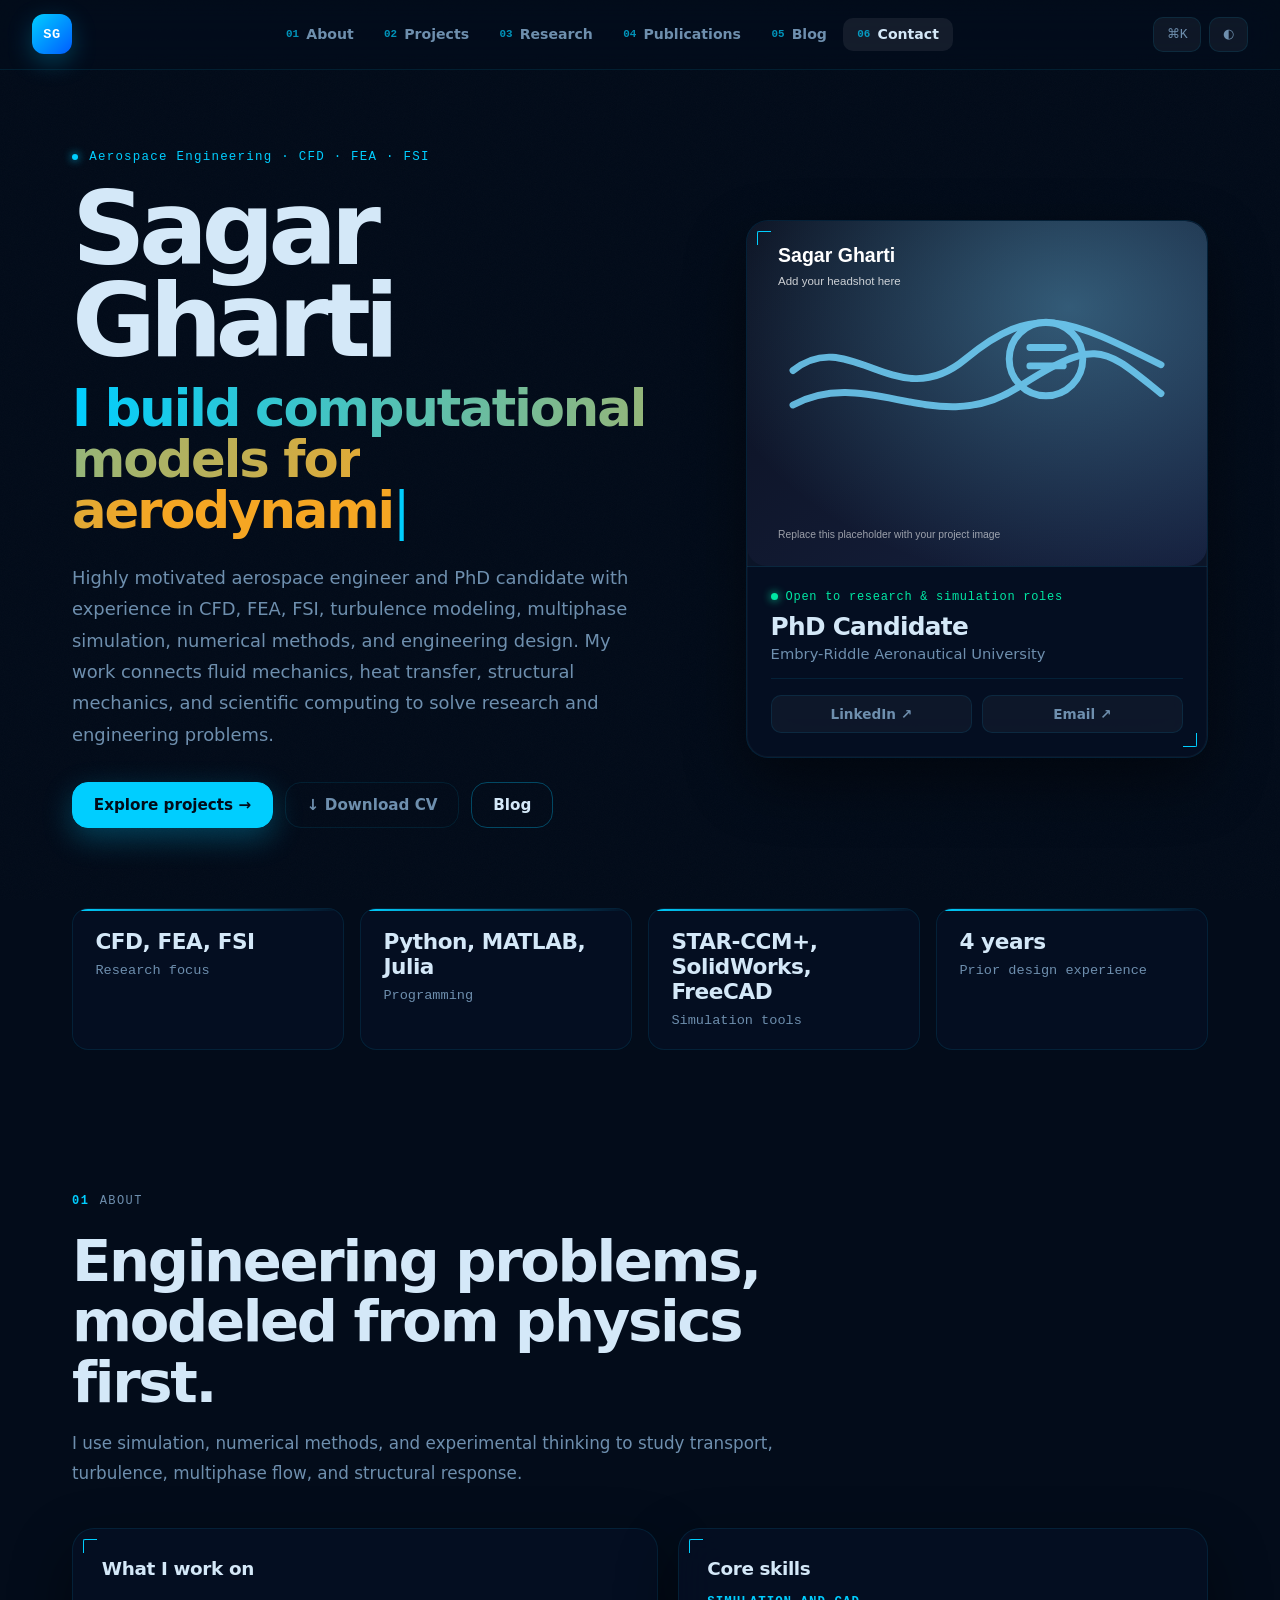
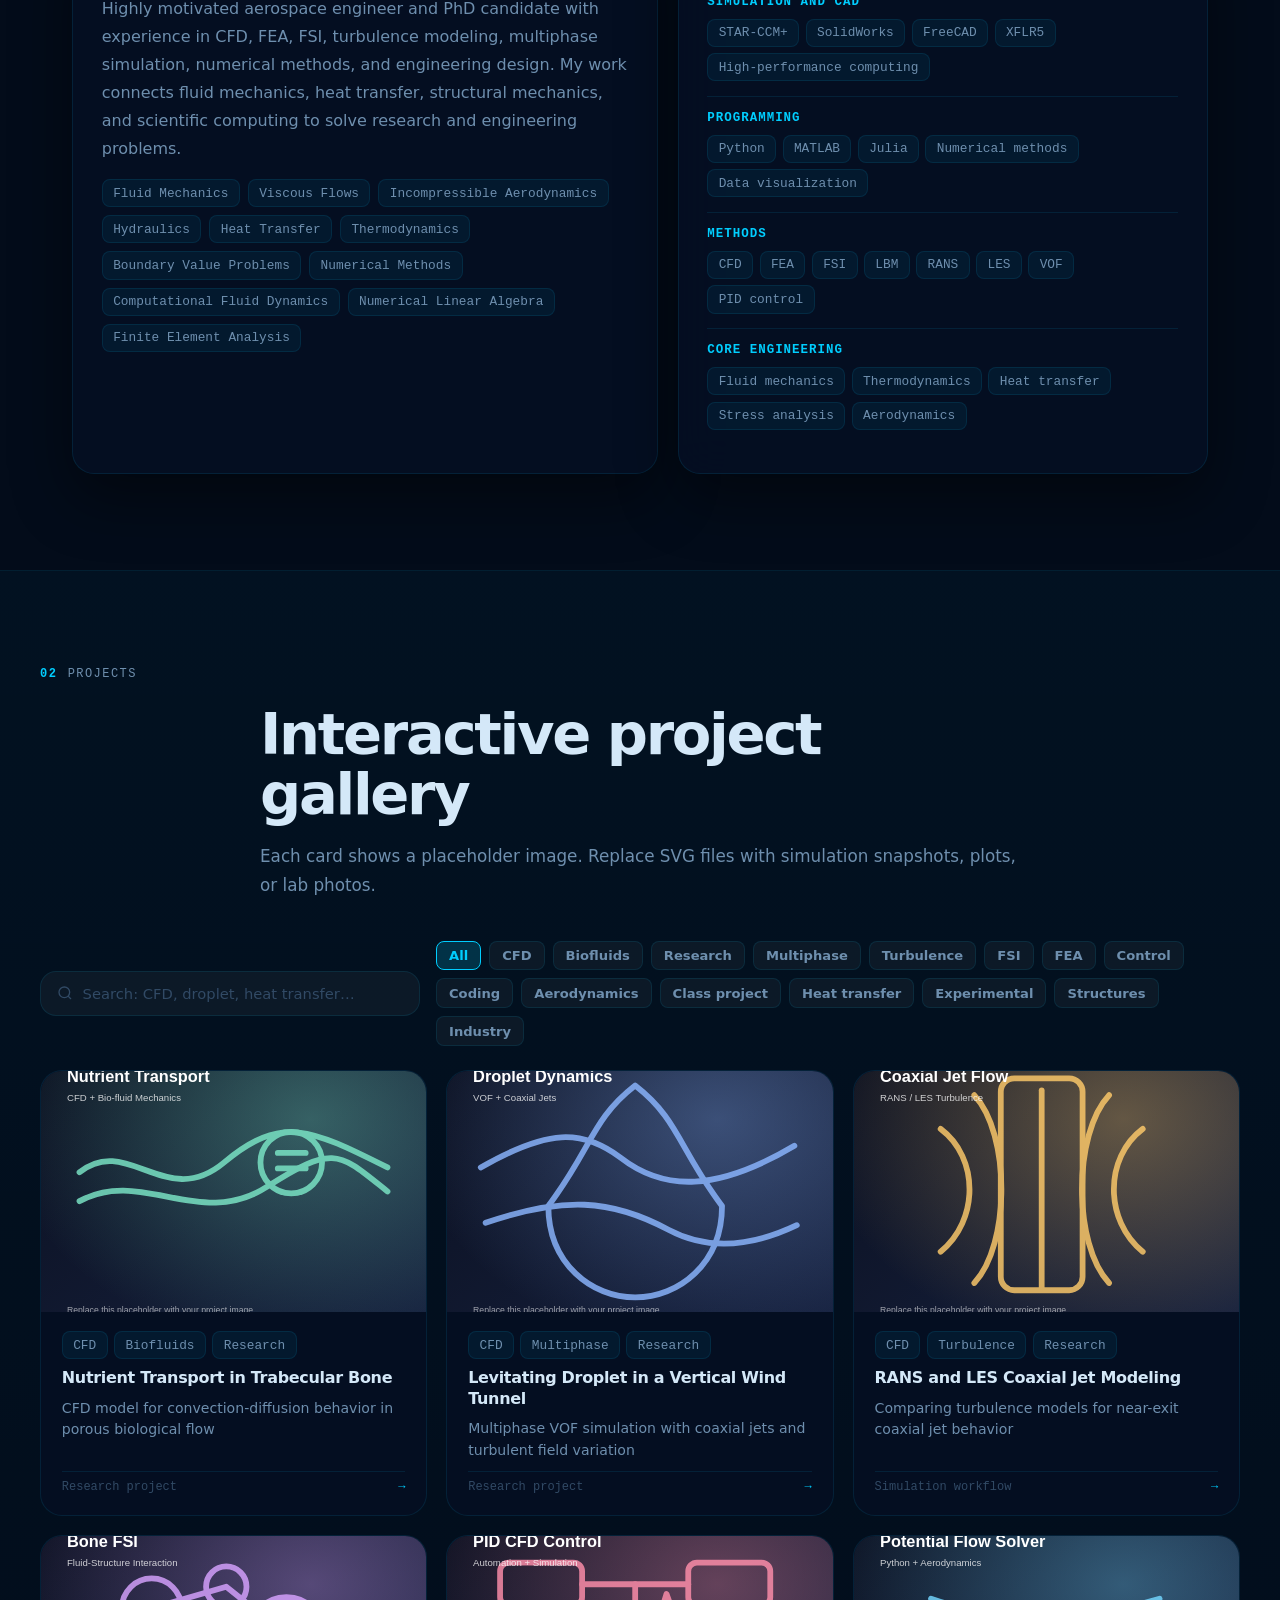
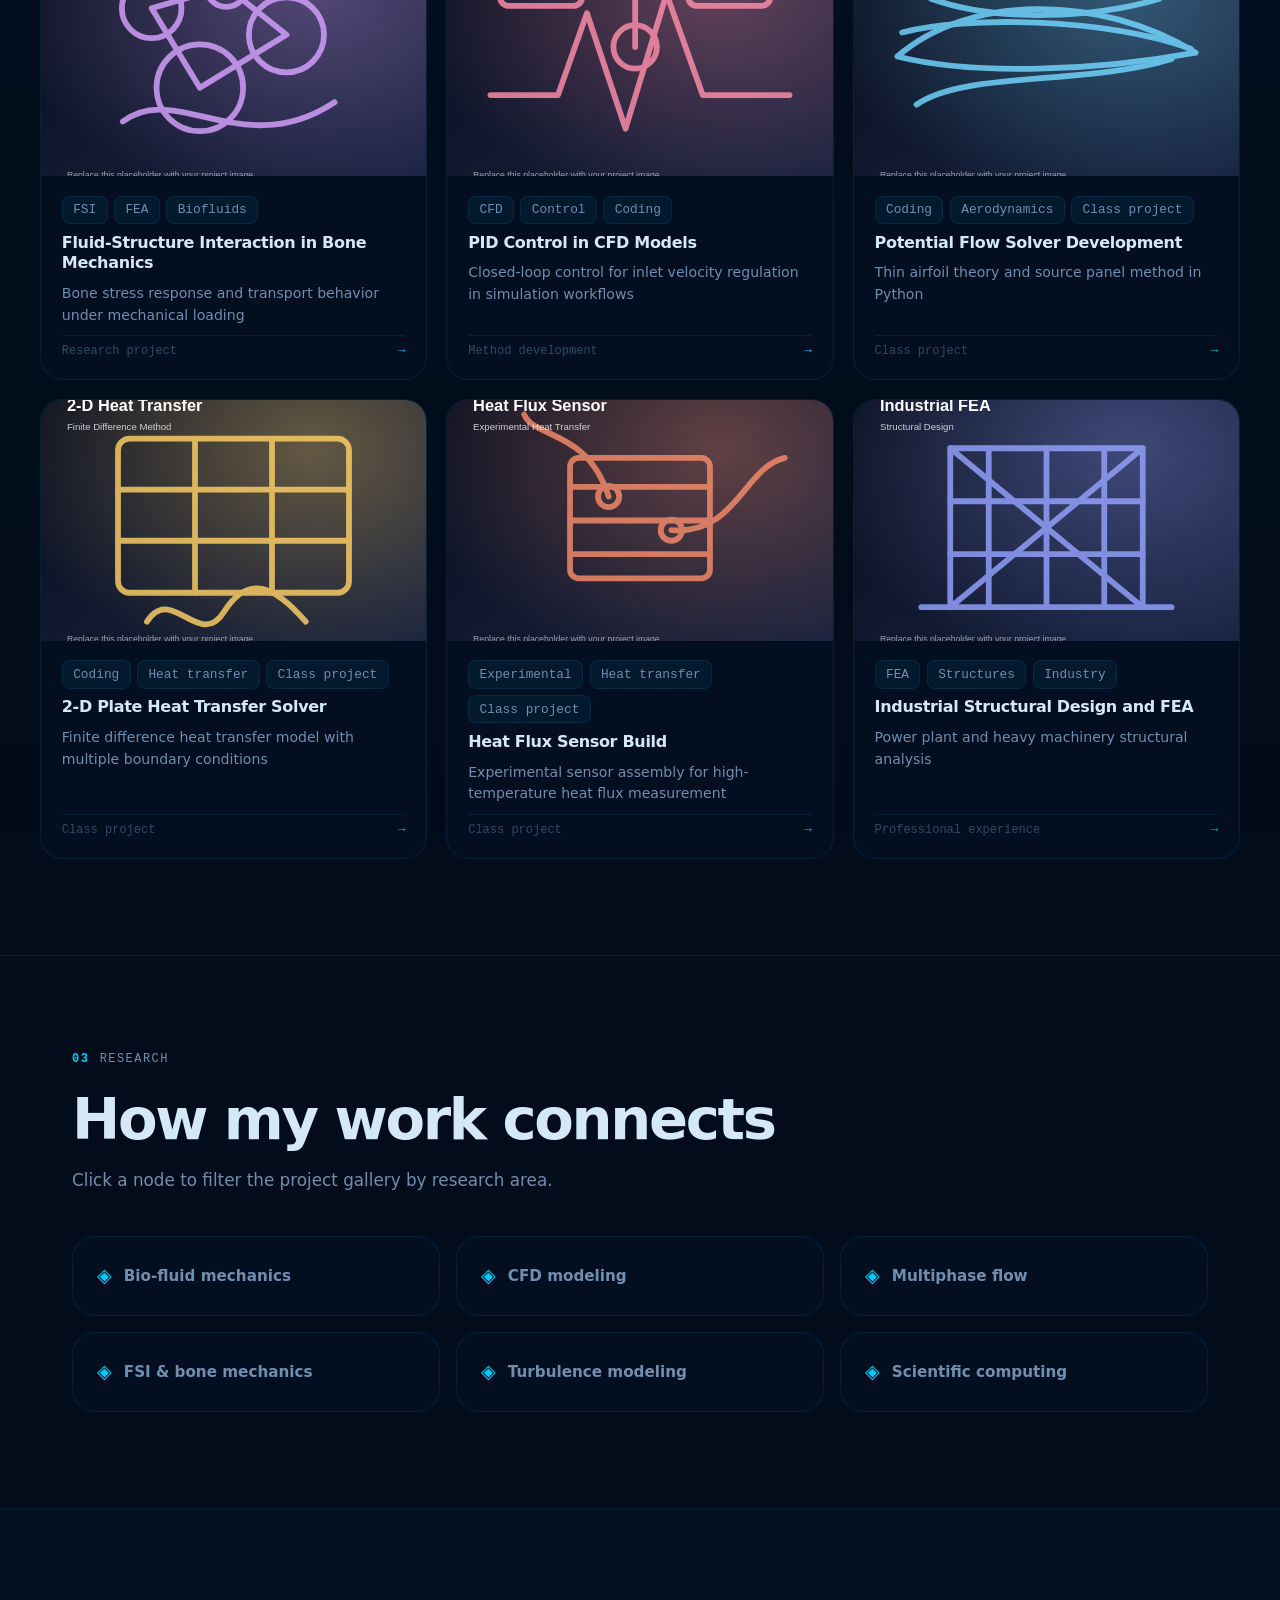
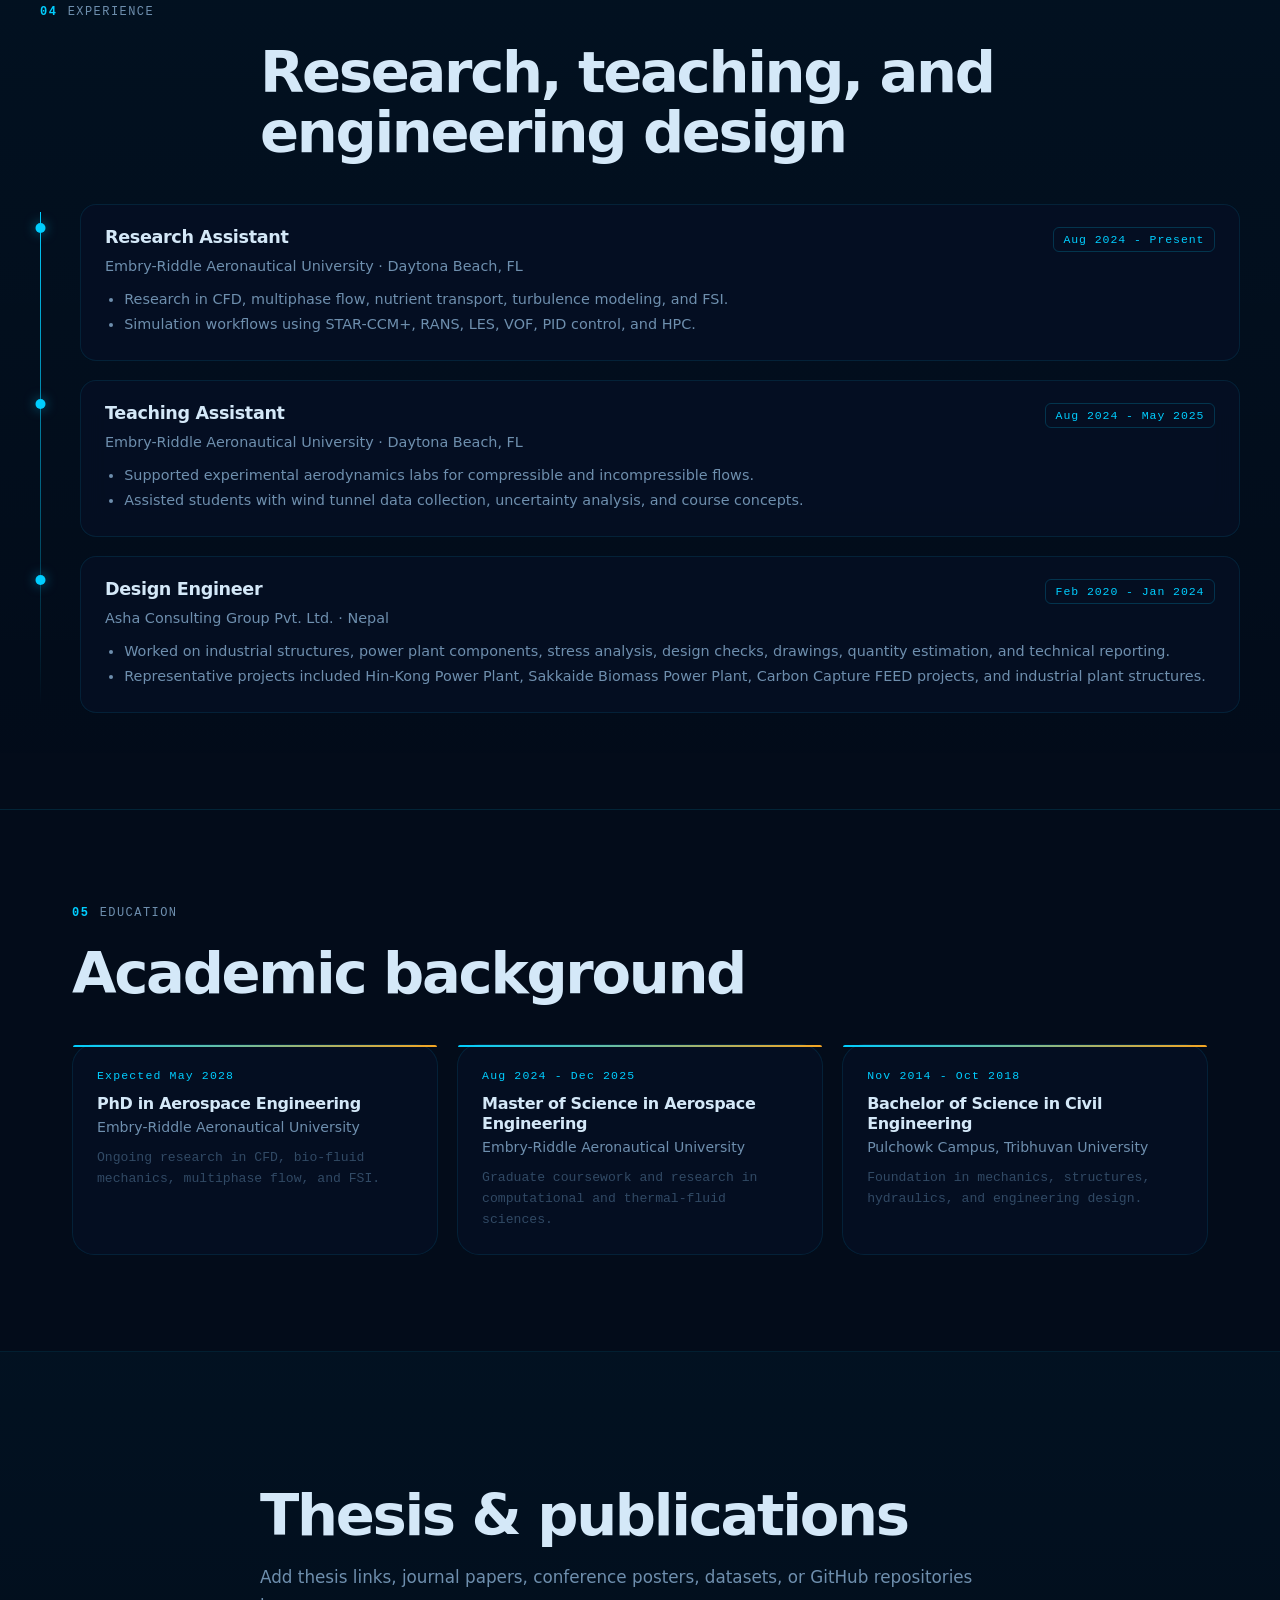
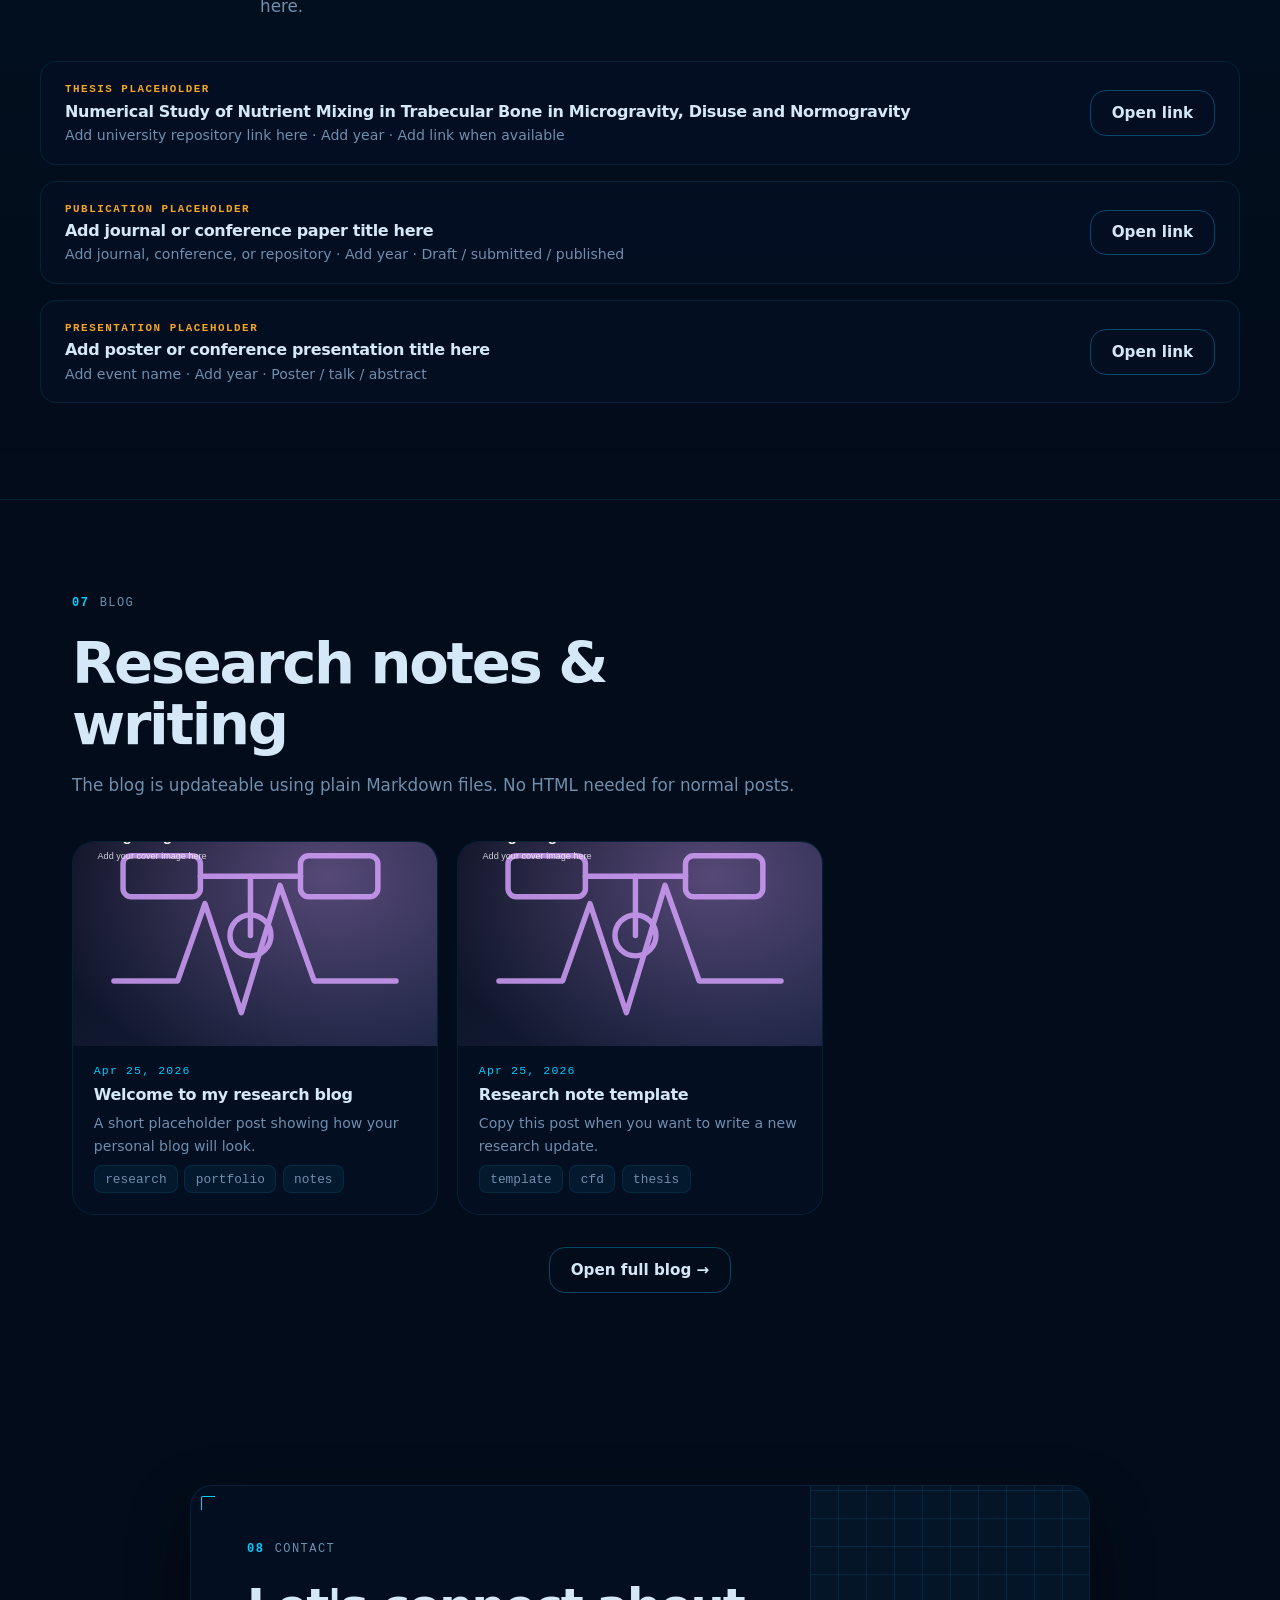
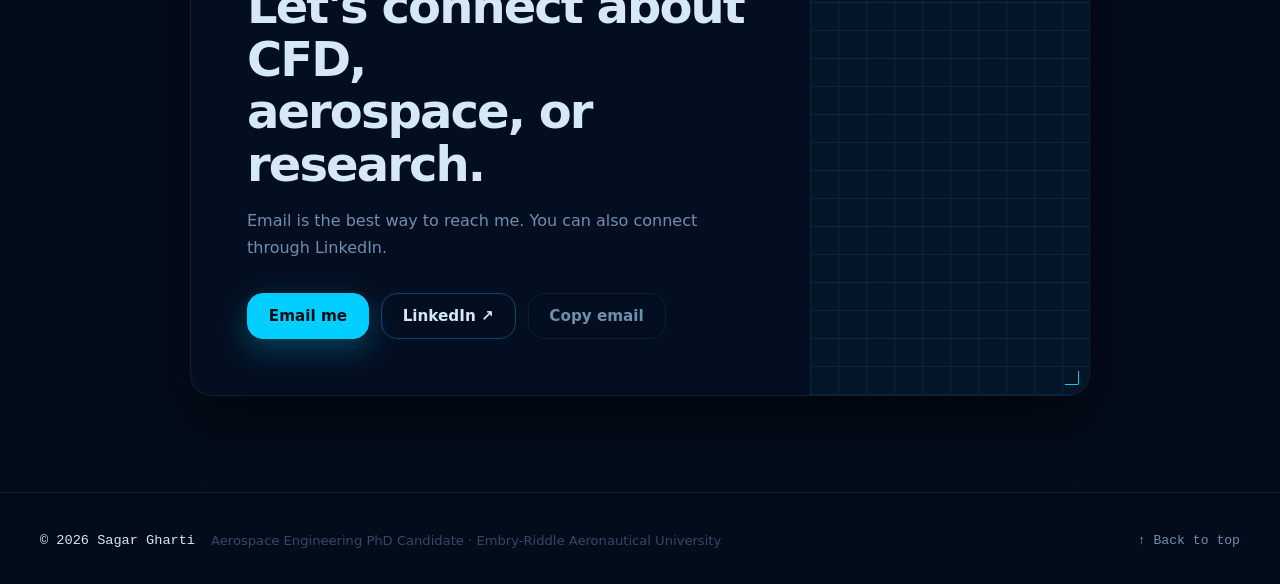
==== commit c8fc1312: "Changed display font to Outfit for better readability" ====
--- a/index.html
+++ b/index.html
@@ -8,7 +8,7 @@
   <link rel="icon" href="assets/images/profile-placeholder.svg" />
   <link rel="preconnect" href="https://fonts.googleapis.com" />
   <link rel="preconnect" href="https://fonts.gstatic.com" crossorigin />
-  <link href="https://fonts.googleapis.com/css2?family=Syne:wght@400;600;700;800&family=JetBrains+Mono:wght@400;500;700&display=swap" rel="stylesheet" />
+  <link href="https://fonts.googleapis.com/css2?family=Outfit:wght@400;600;700;800family=Syne:wght@400;600;700;800&family=JetBrains+Monofamily=JetBrains+Mono:wght@400;500;700&display=swap" rel="stylesheet" />
   <link rel="stylesheet" href="styles.css" />
 </head>
 <body data-page="home">
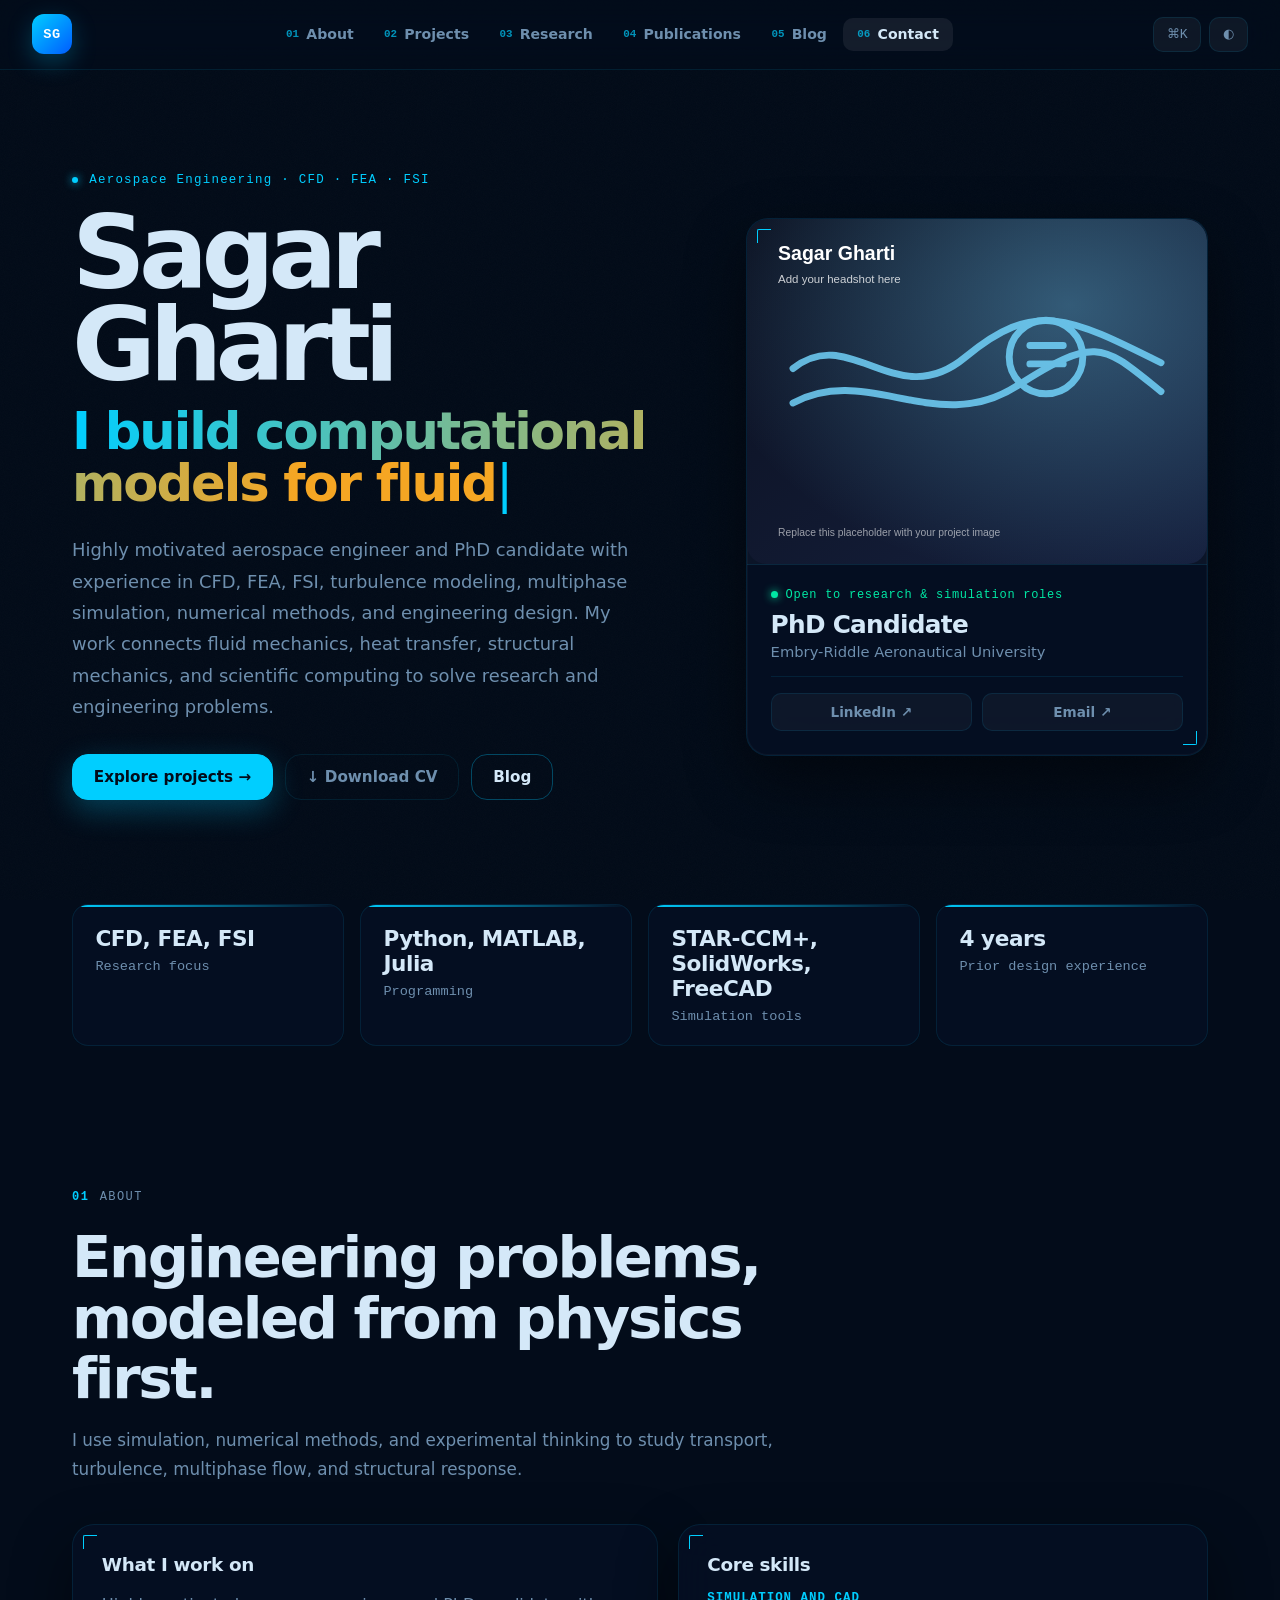
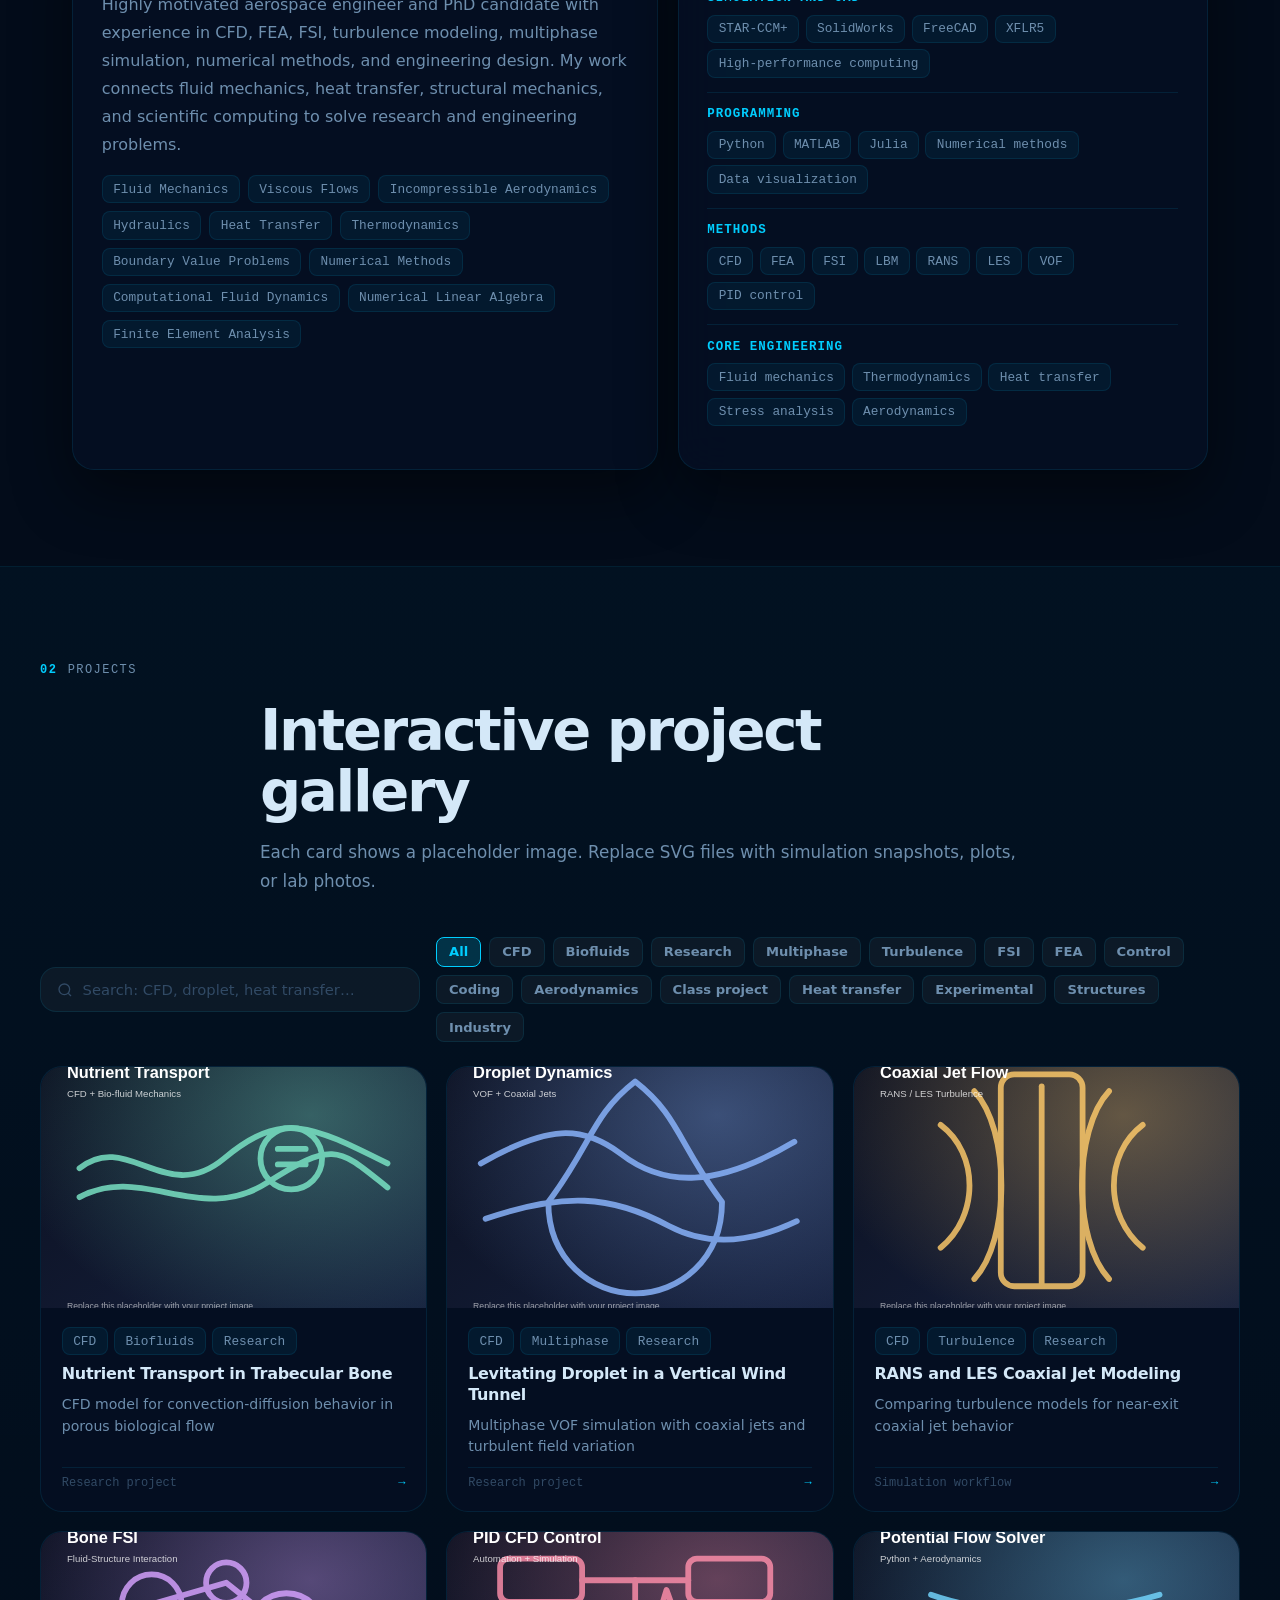
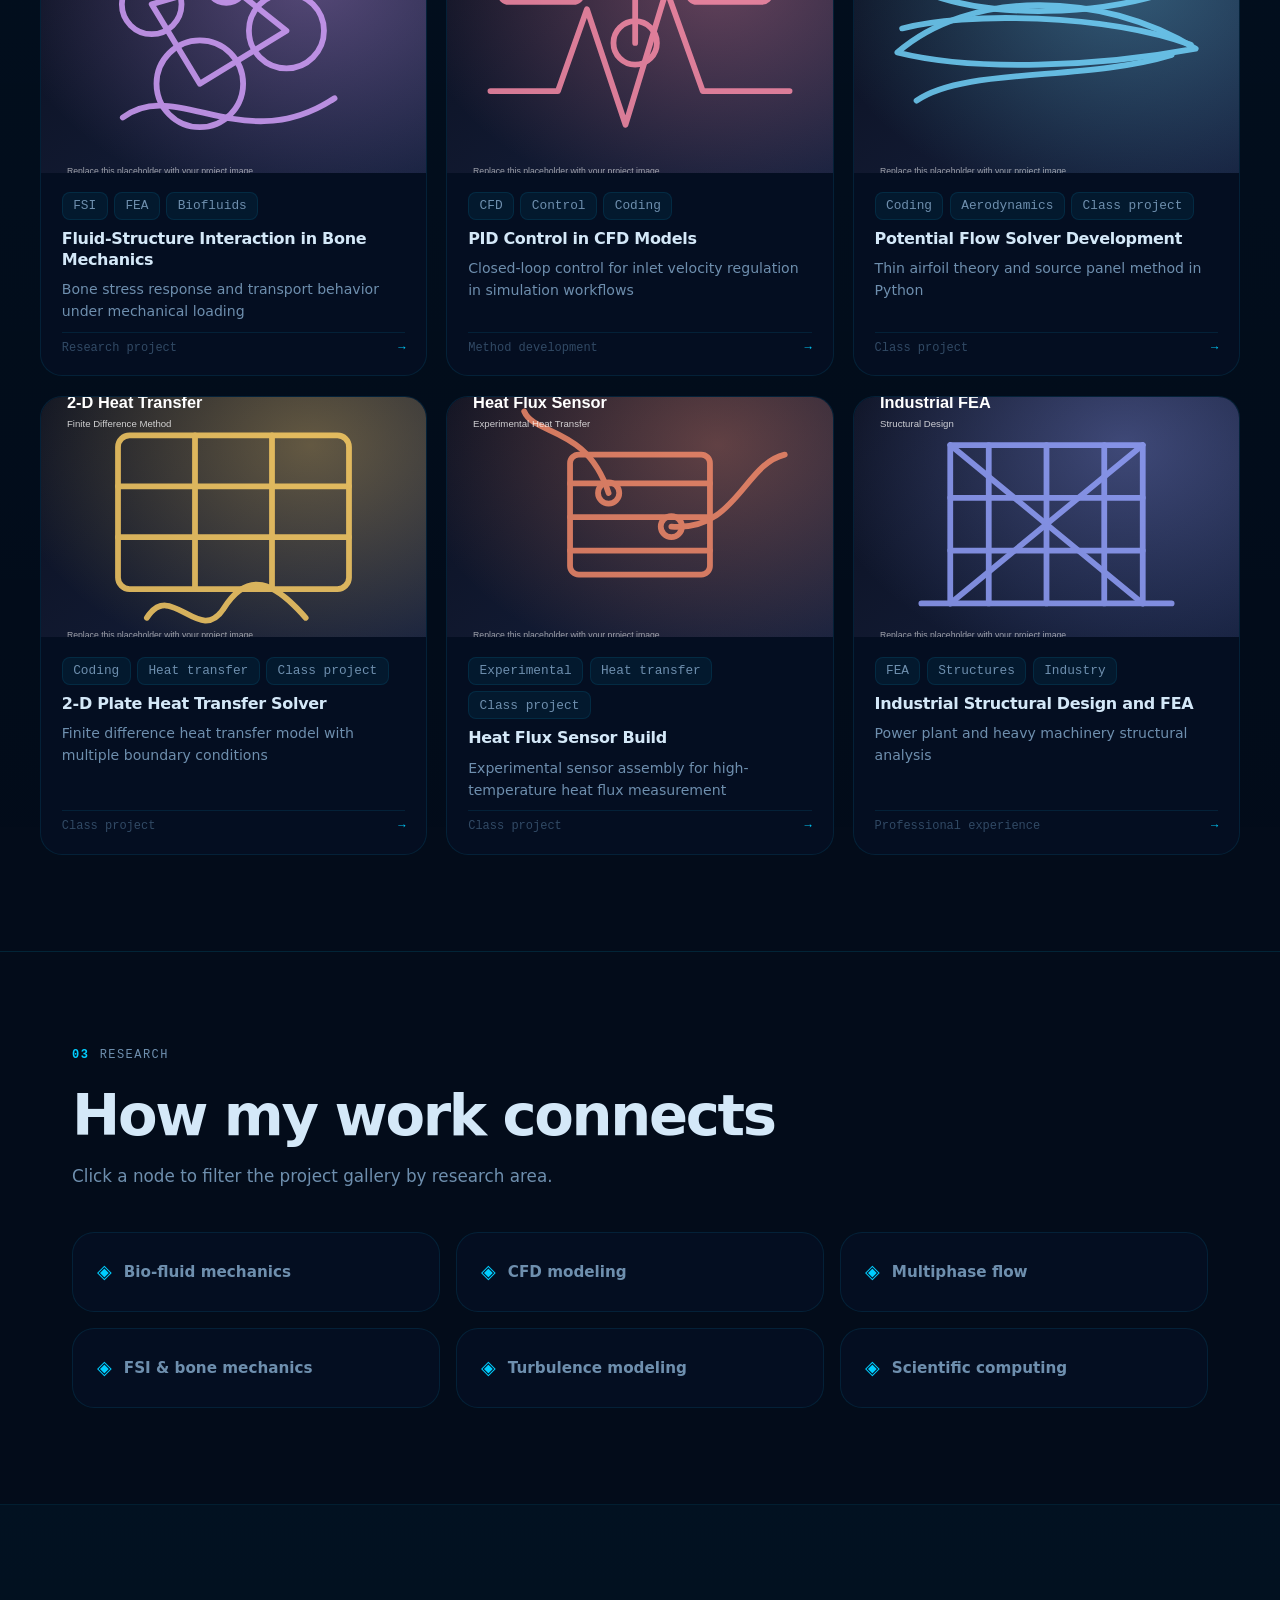
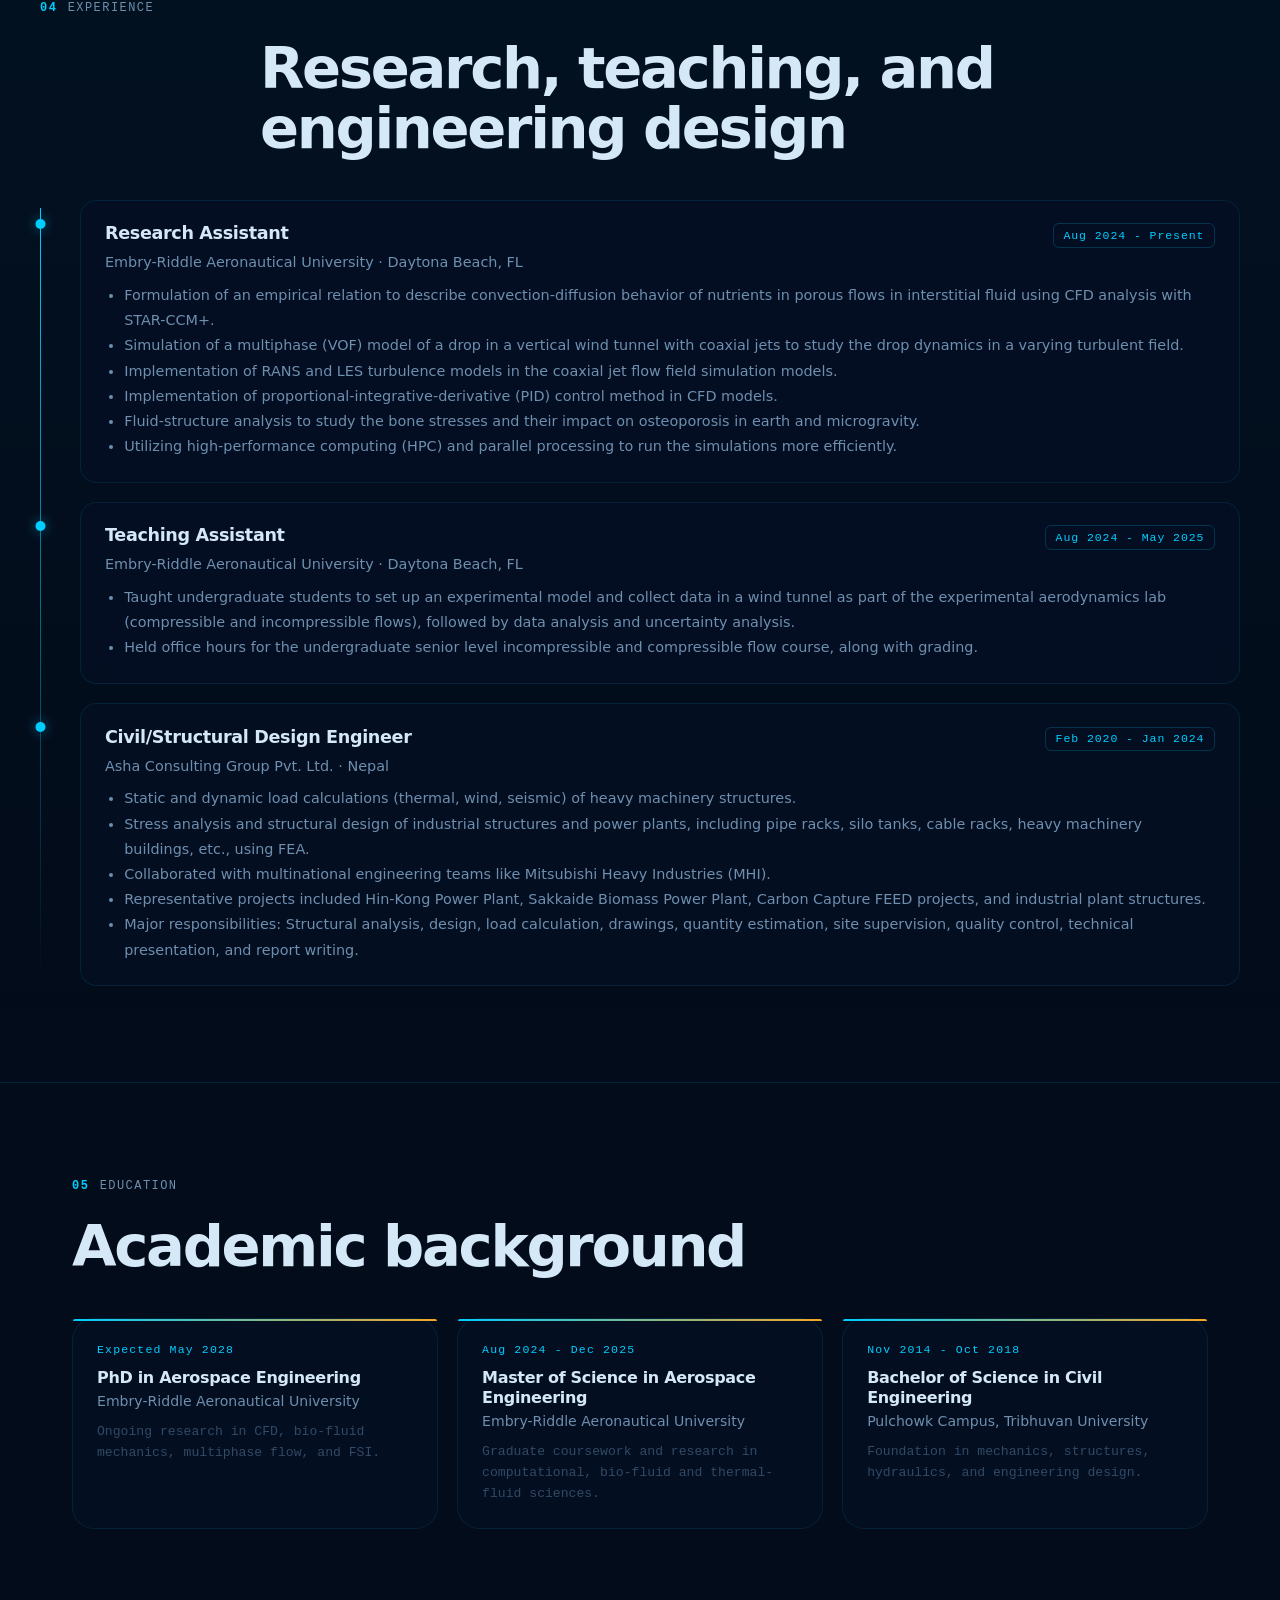
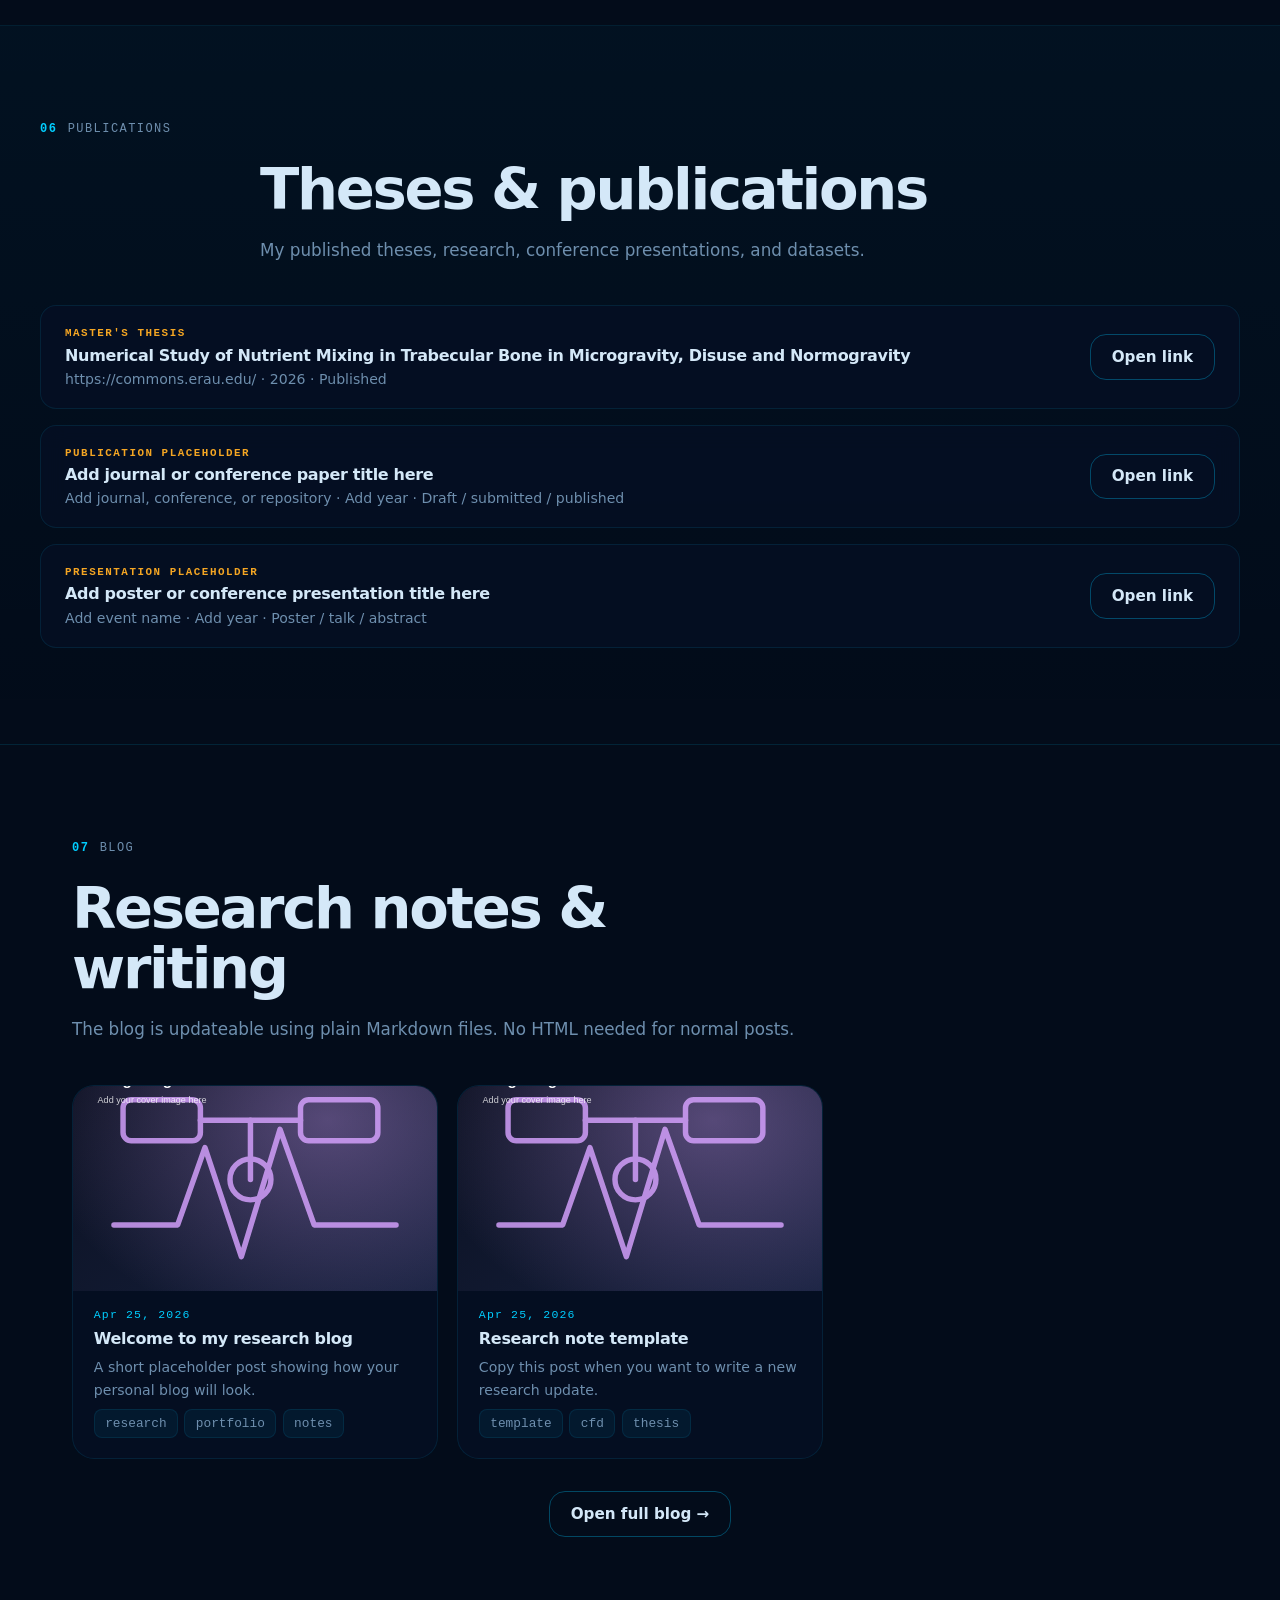
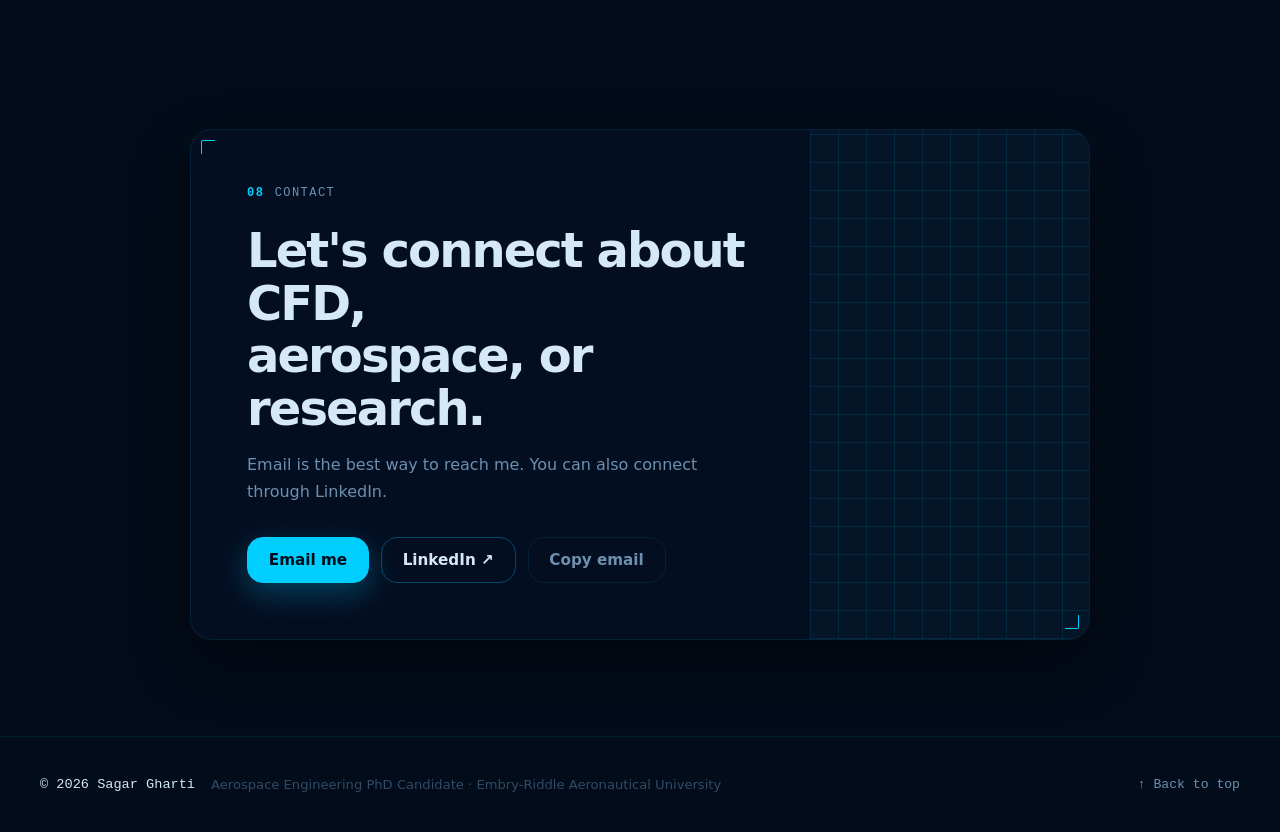
==== commit f2a3c9f9: "removed some placeholder paragraphs" ====
--- a/index.html
+++ b/index.html
@@ -151,8 +151,8 @@
     <section class="section section-pad section-alt" id="publications">
       <div class="section-label reveal"><span class="section-num">06</span><span>Publications</span></div>
       <div class="section-heading reveal">
-        <h2>Thesis &amp; publications</h2>
-        <p>Add thesis links, journal papers, conference posters, datasets, or GitHub repositories here.</p>
+        <h2>Theses &amp; publications</h2>
+        <p>My published theses, research, conference presentations, and datasets.</p>
       </div>
       <div class="publication-list" id="publicationList"></div>
     </section>
--- a/styles.css
+++ b/styles.css
@@ -1176,3 +1176,84 @@
   .footer-inner { flex-direction: column; align-items: flex-start; gap: 0.4rem; }
   .site-header { padding: 0.8rem 1.2rem; }
 }
+
+/* Media Gallery Styles */
+.media-gallery {
+  display: grid;
+  grid-template-columns: repeat(auto-fit, minmax(250px, 1fr));
+  gap: 12px;
+  margin-bottom: 1.5rem;
+}
+
+.media-item {
+  border-radius: 8px;
+  overflow: hidden;
+  background: var(--surface);
+  border: 1px solid var(--border);
+}
+
+.media-item img,
+.media-item video {
+  width: 100%;
+  height: auto;
+  display: block;
+}
+
+.media-label {
+  padding: 10px;
+  font-size: 0.9rem;
+  color: var(--text-dim);
+  font-family: var(--font-m);
+  text-align: center;
+  border-top: 1px solid var(--border);
+  margin: 0;
+}
+
+.media-pdf {
+  display: flex;
+  align-items: center;
+  justify-content: center;
+  min-height: 150px;
+  background: linear-gradient(135deg, var(--surface) 0%, rgba(0, 160, 208, 0.05) 100%);
+}
+
+.pdf-link {
+  text-decoration: none;
+  color: inherit;
+  display: flex;
+  flex-direction: column;
+  align-items: center;
+  justify-content: center;
+  width: 100%;
+  height: 100%;
+  padding: 20px;
+  text-align: center;
+  transition: transform 0.2s ease;
+}
+
+.pdf-link:hover {
+  transform: scale(1.05);
+}
+
+.pdf-icon {
+  font-size: 2.5rem;
+  margin-bottom: 8px;
+}
+
+.pdf-link p {
+  margin: 0 0 4px 0;
+  font-weight: 600;
+  color: var(--cyan);
+  font-size: 0.95rem;
+}
+
+.pdf-link small {
+  color: var(--text-dim);
+  font-size: 0.8rem;
+}
+
+@media (max-width: 640px) {
+  .media-gallery {
+    grid-template-columns: 1fr;
+  }
+}
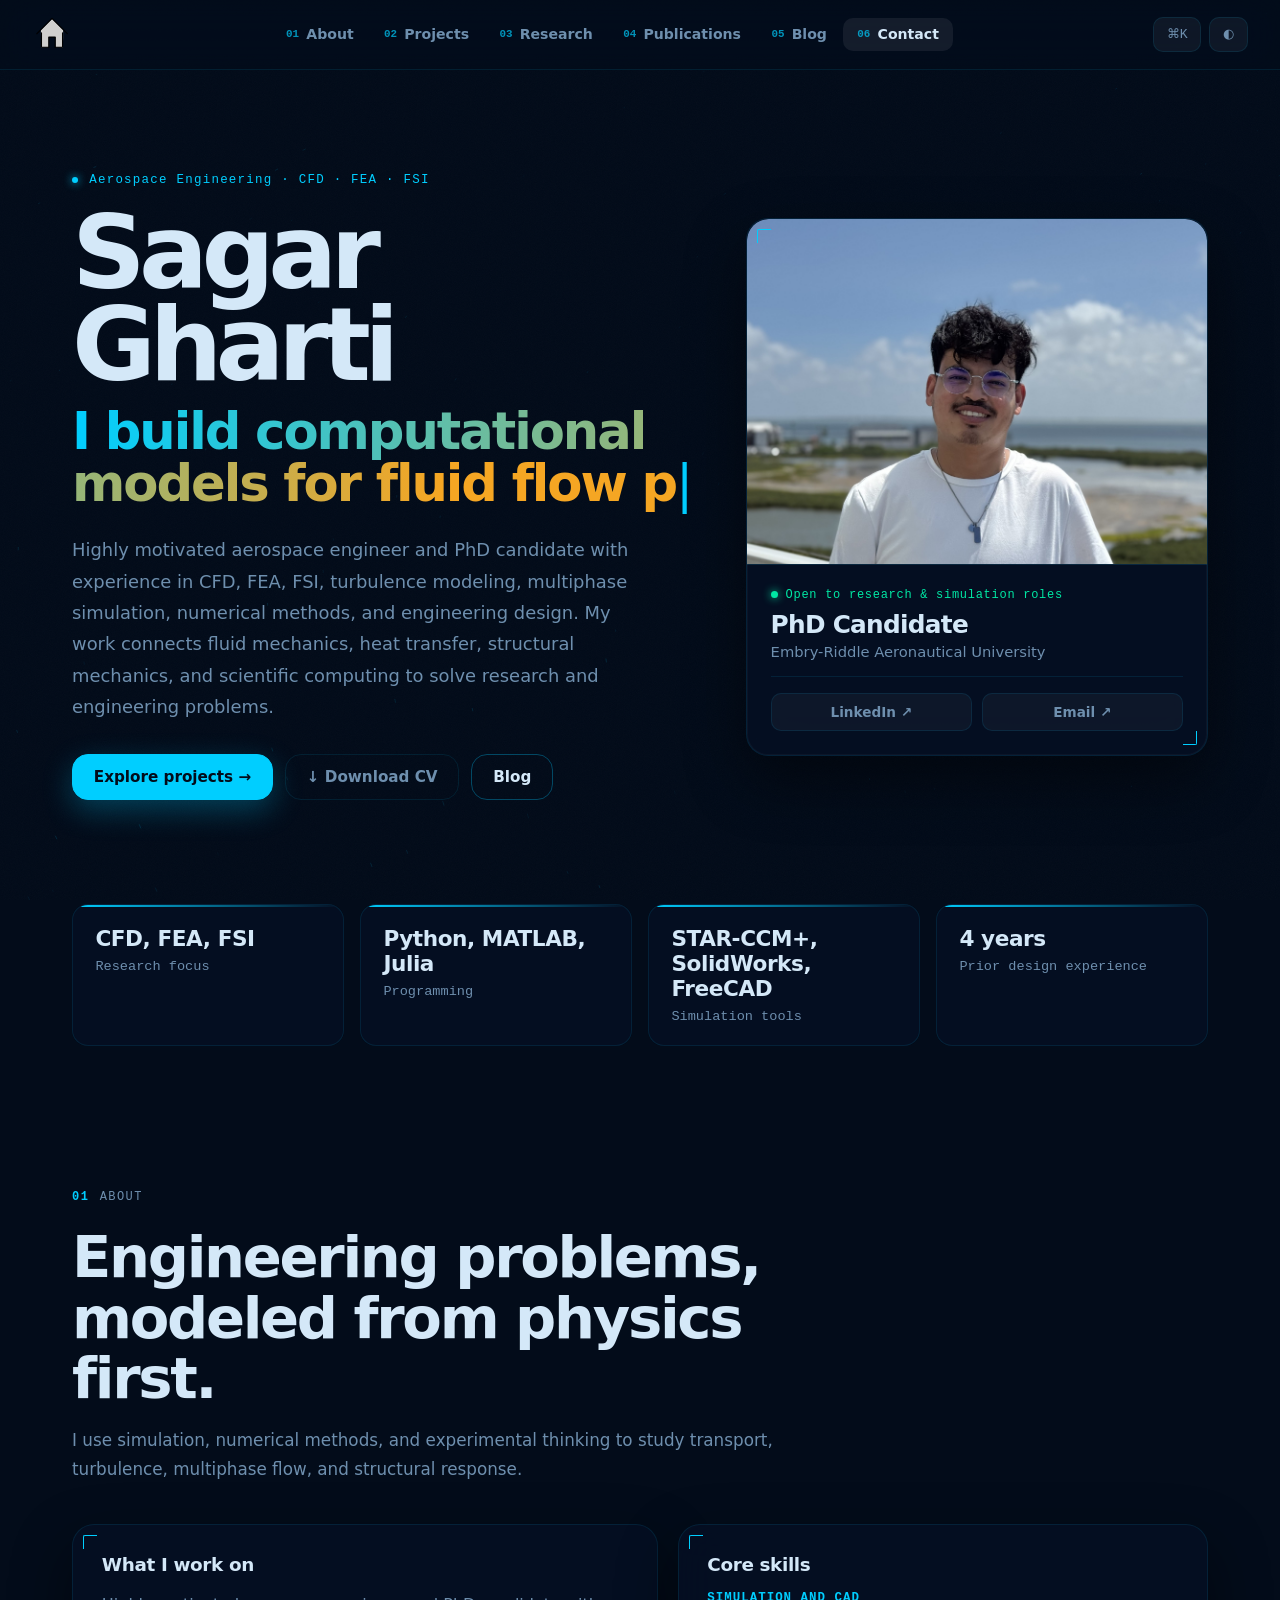
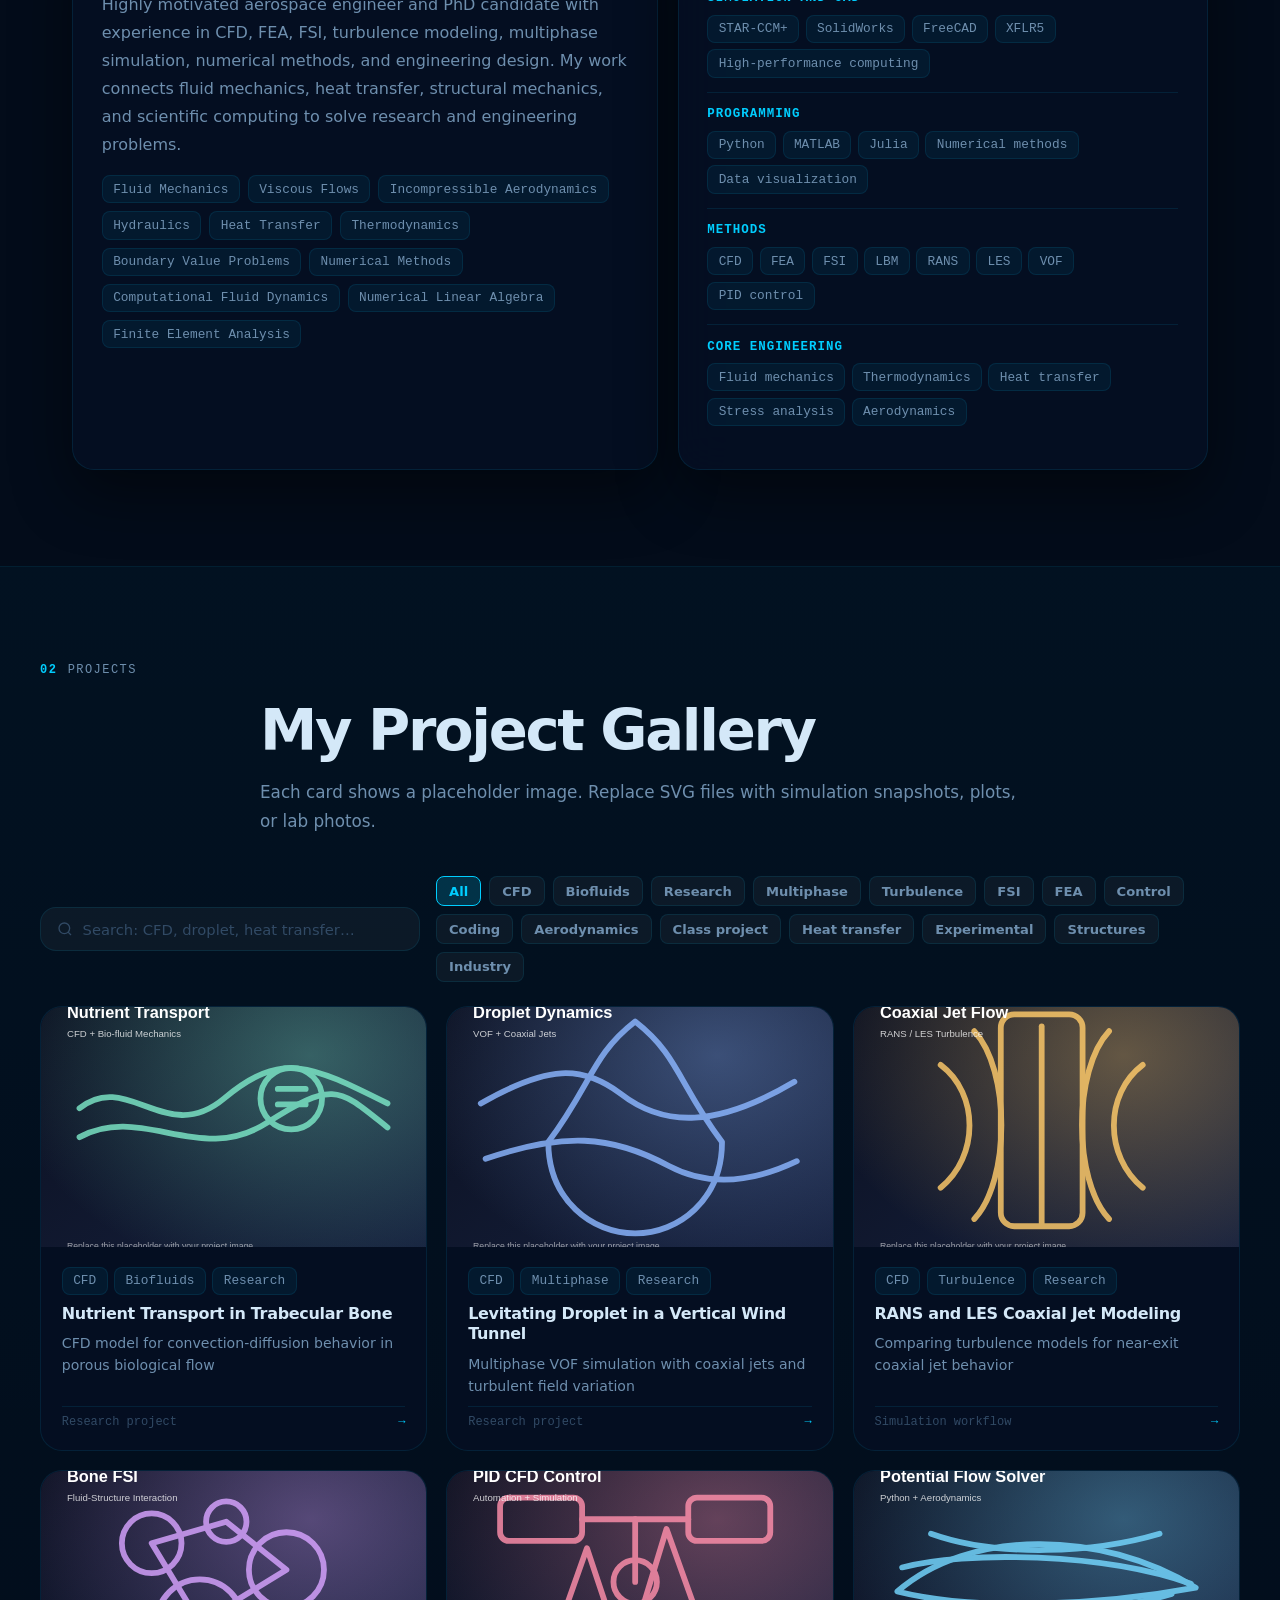
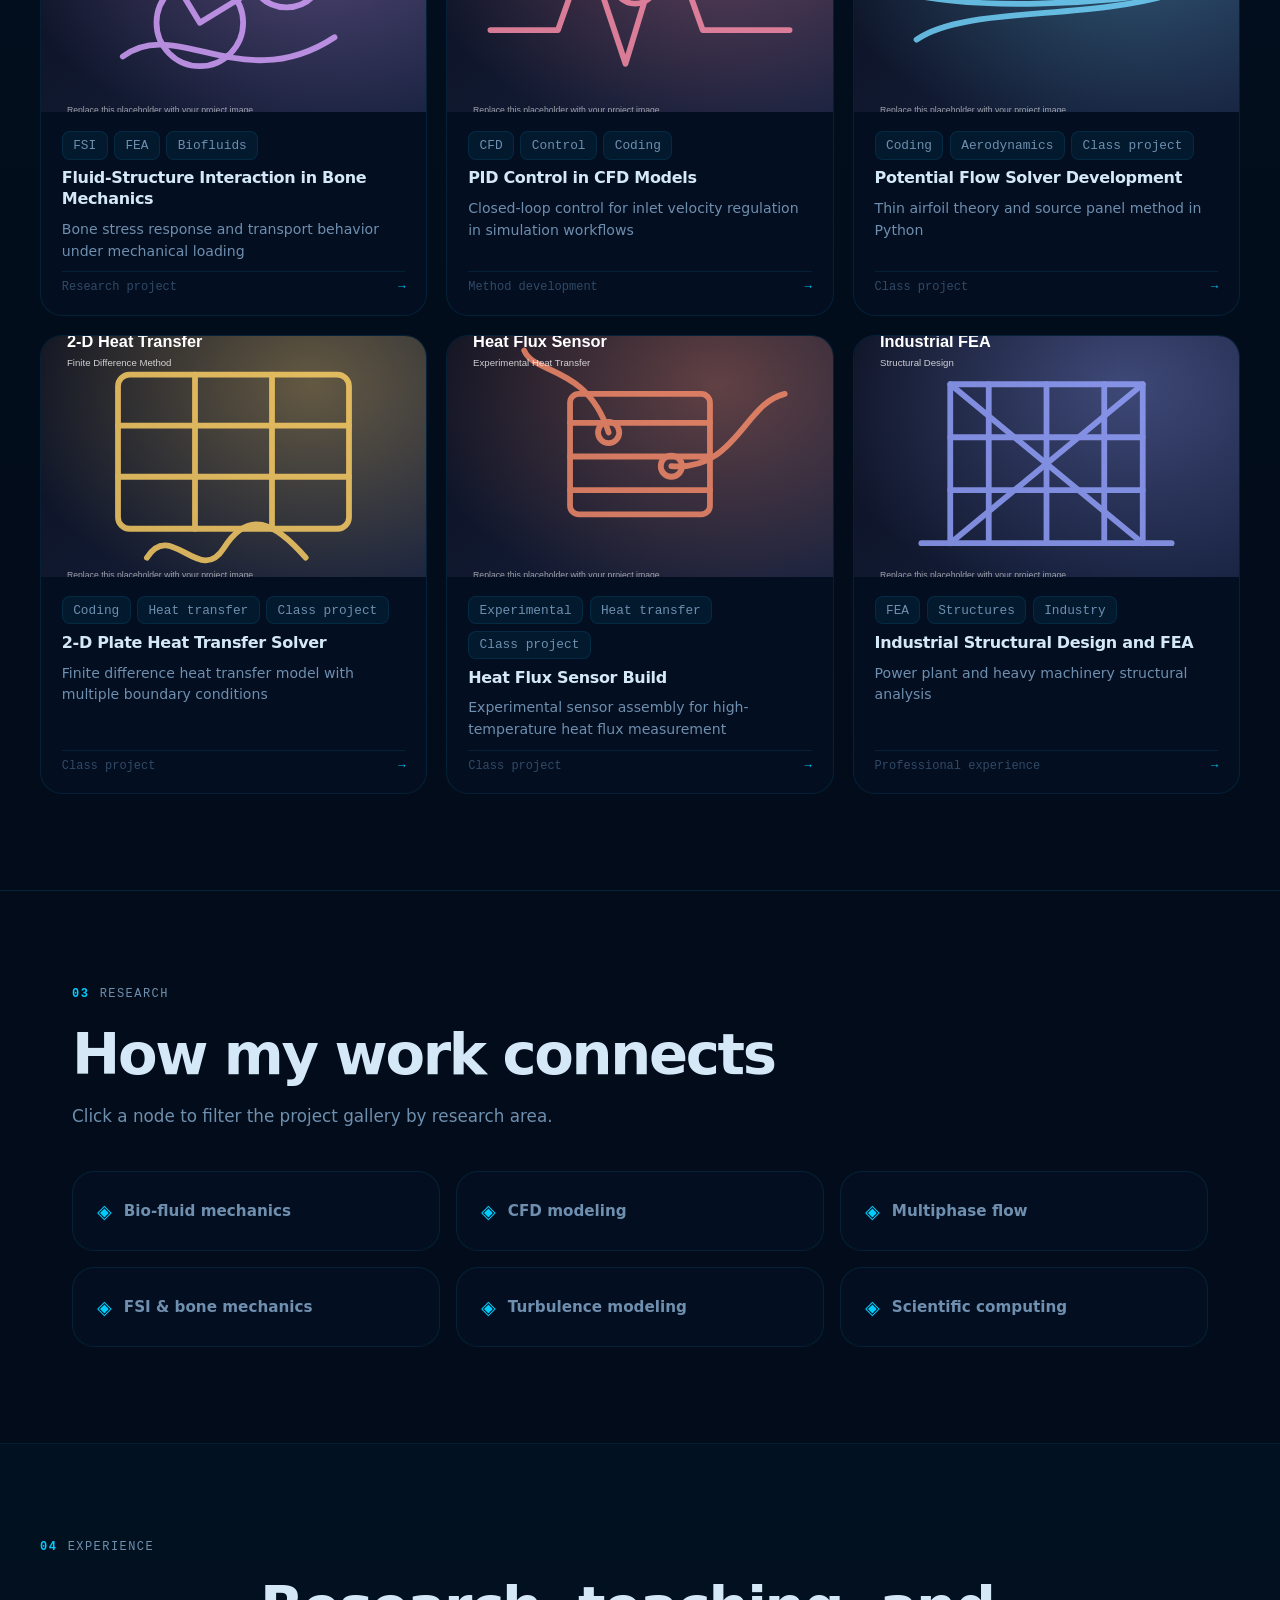
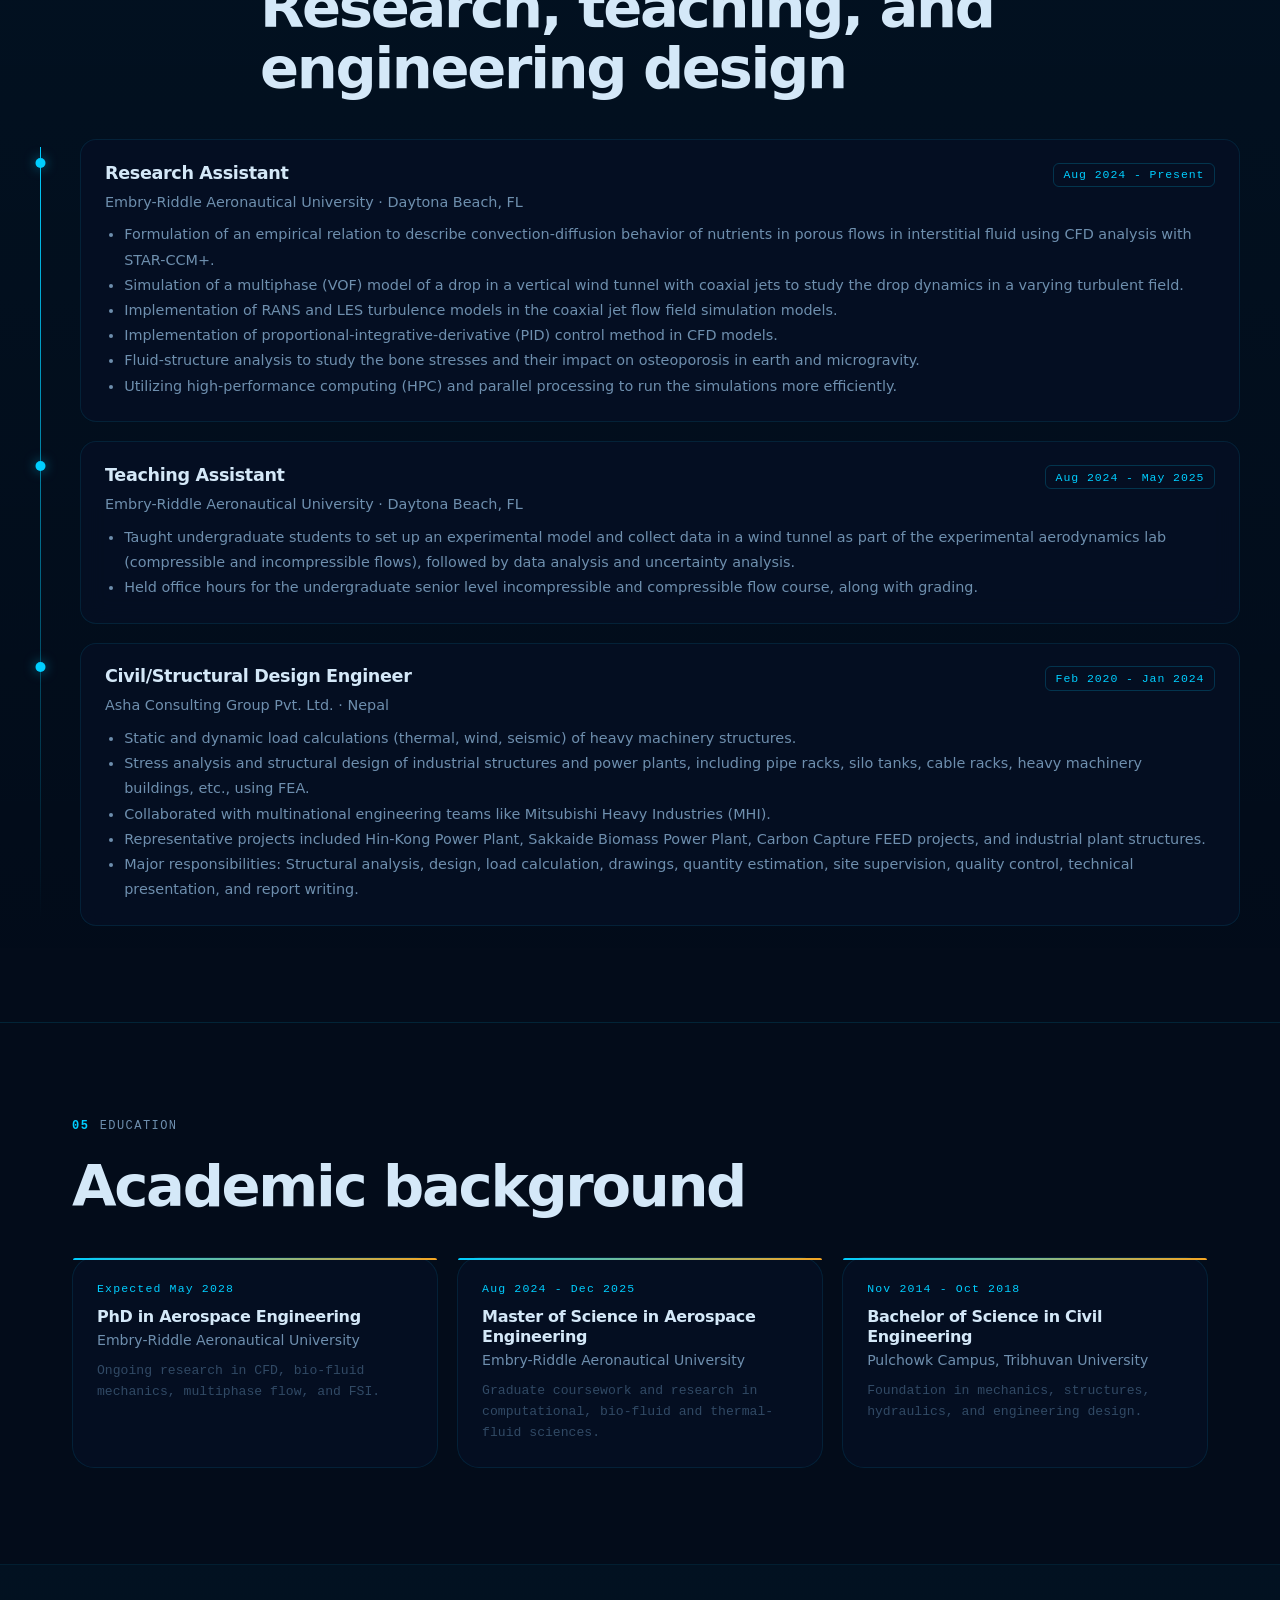
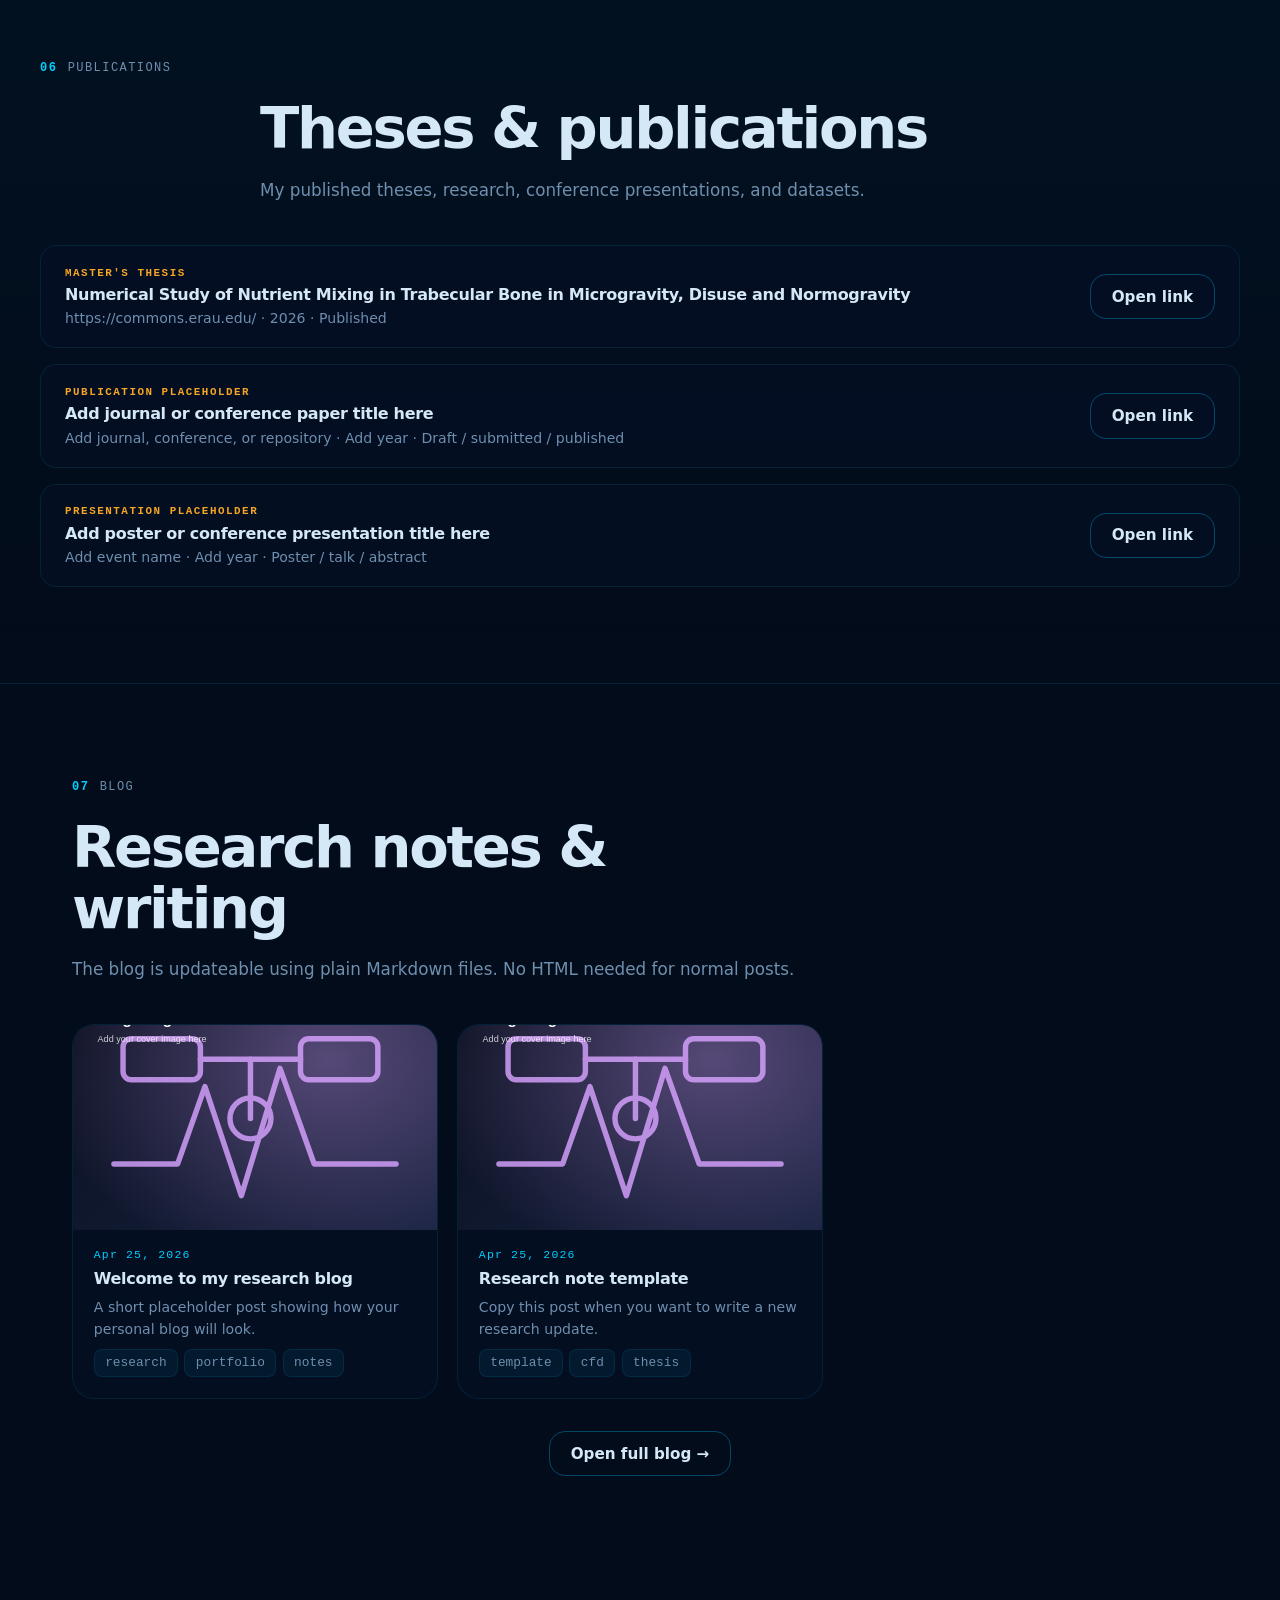
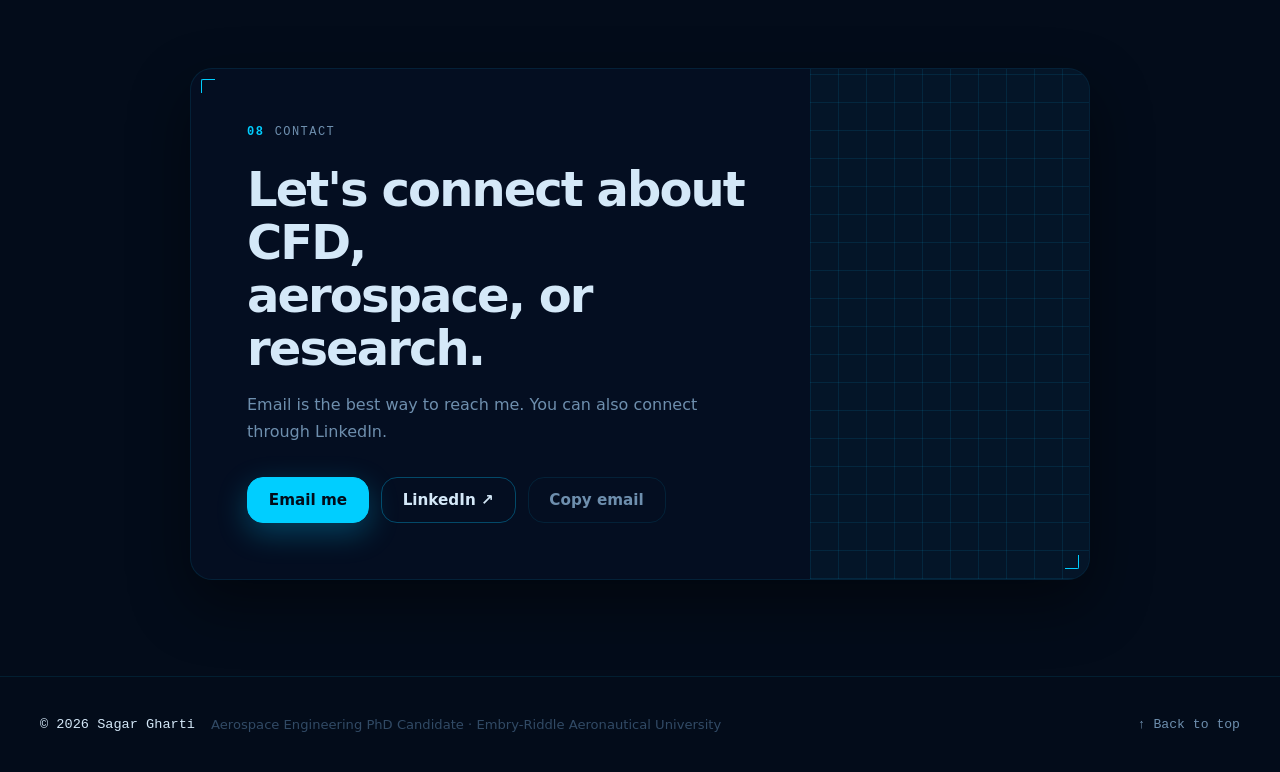
==== commit 92bfefb3: "Updated home logo" ====
--- a/index.html
+++ b/index.html
@@ -19,7 +19,8 @@
 
   <header class="site-header" id="top">
     <a class="brand" href="index.html" aria-label="Go to home">
-      <span class="brand-mark">SG</span>
+      <img src="assets/images/home.svg" alt="Logo" style="height:40px;">
+      <!-- <span class="brand-mark">SG</span> -->
     </a>
     <nav class="nav" id="navMenu" aria-label="Main navigation">
       <a href="#about" class="nav-link"><span class="nav-num">01</span>About</a>
@@ -103,7 +104,7 @@
     <section class="section section-pad section-alt" id="projects">
       <div class="section-label reveal"><span class="section-num">02</span><span>Projects</span></div>
       <div class="section-heading reveal">
-        <h2>Interactive project gallery</h2>
+        <h2>My Project Gallery</h2>
         <p>Each card shows a placeholder image. Replace SVG files with simulation snapshots, plots, or lab photos.</p>
       </div>
       <div class="toolbar reveal">
